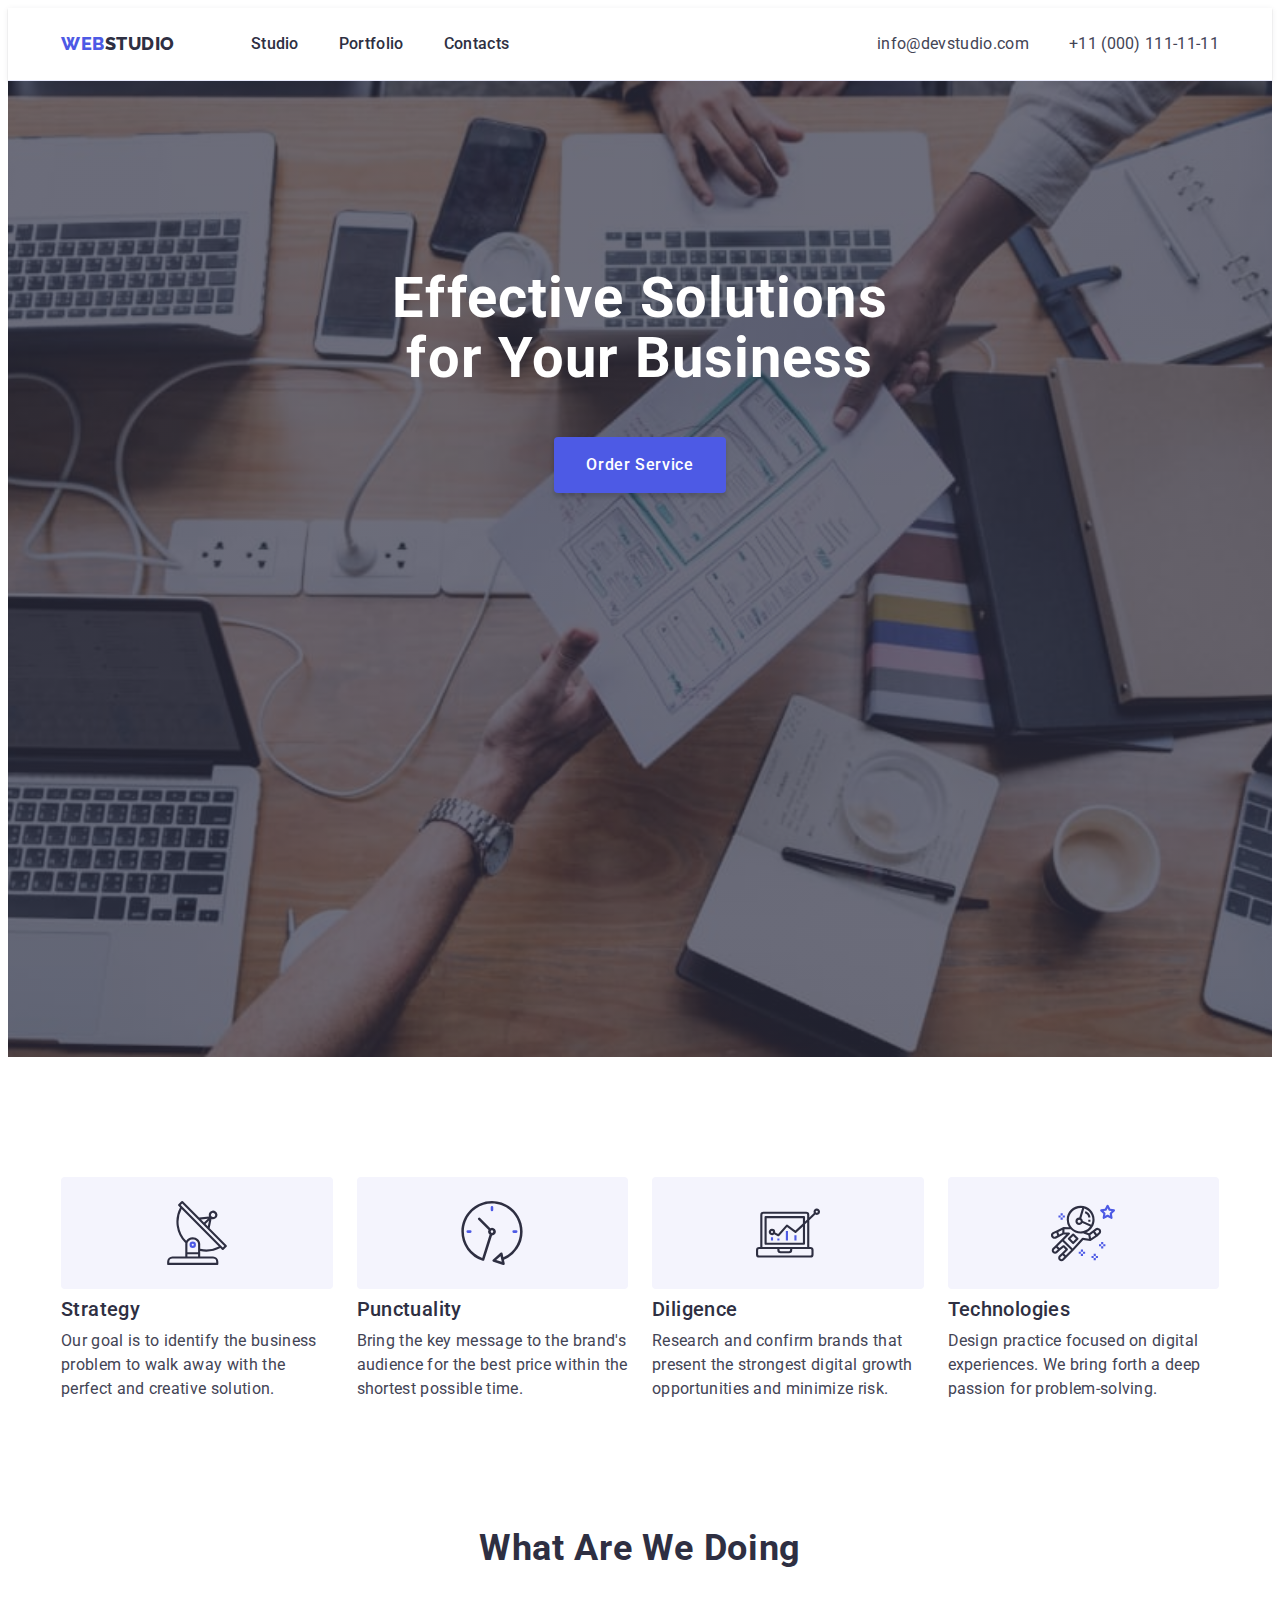
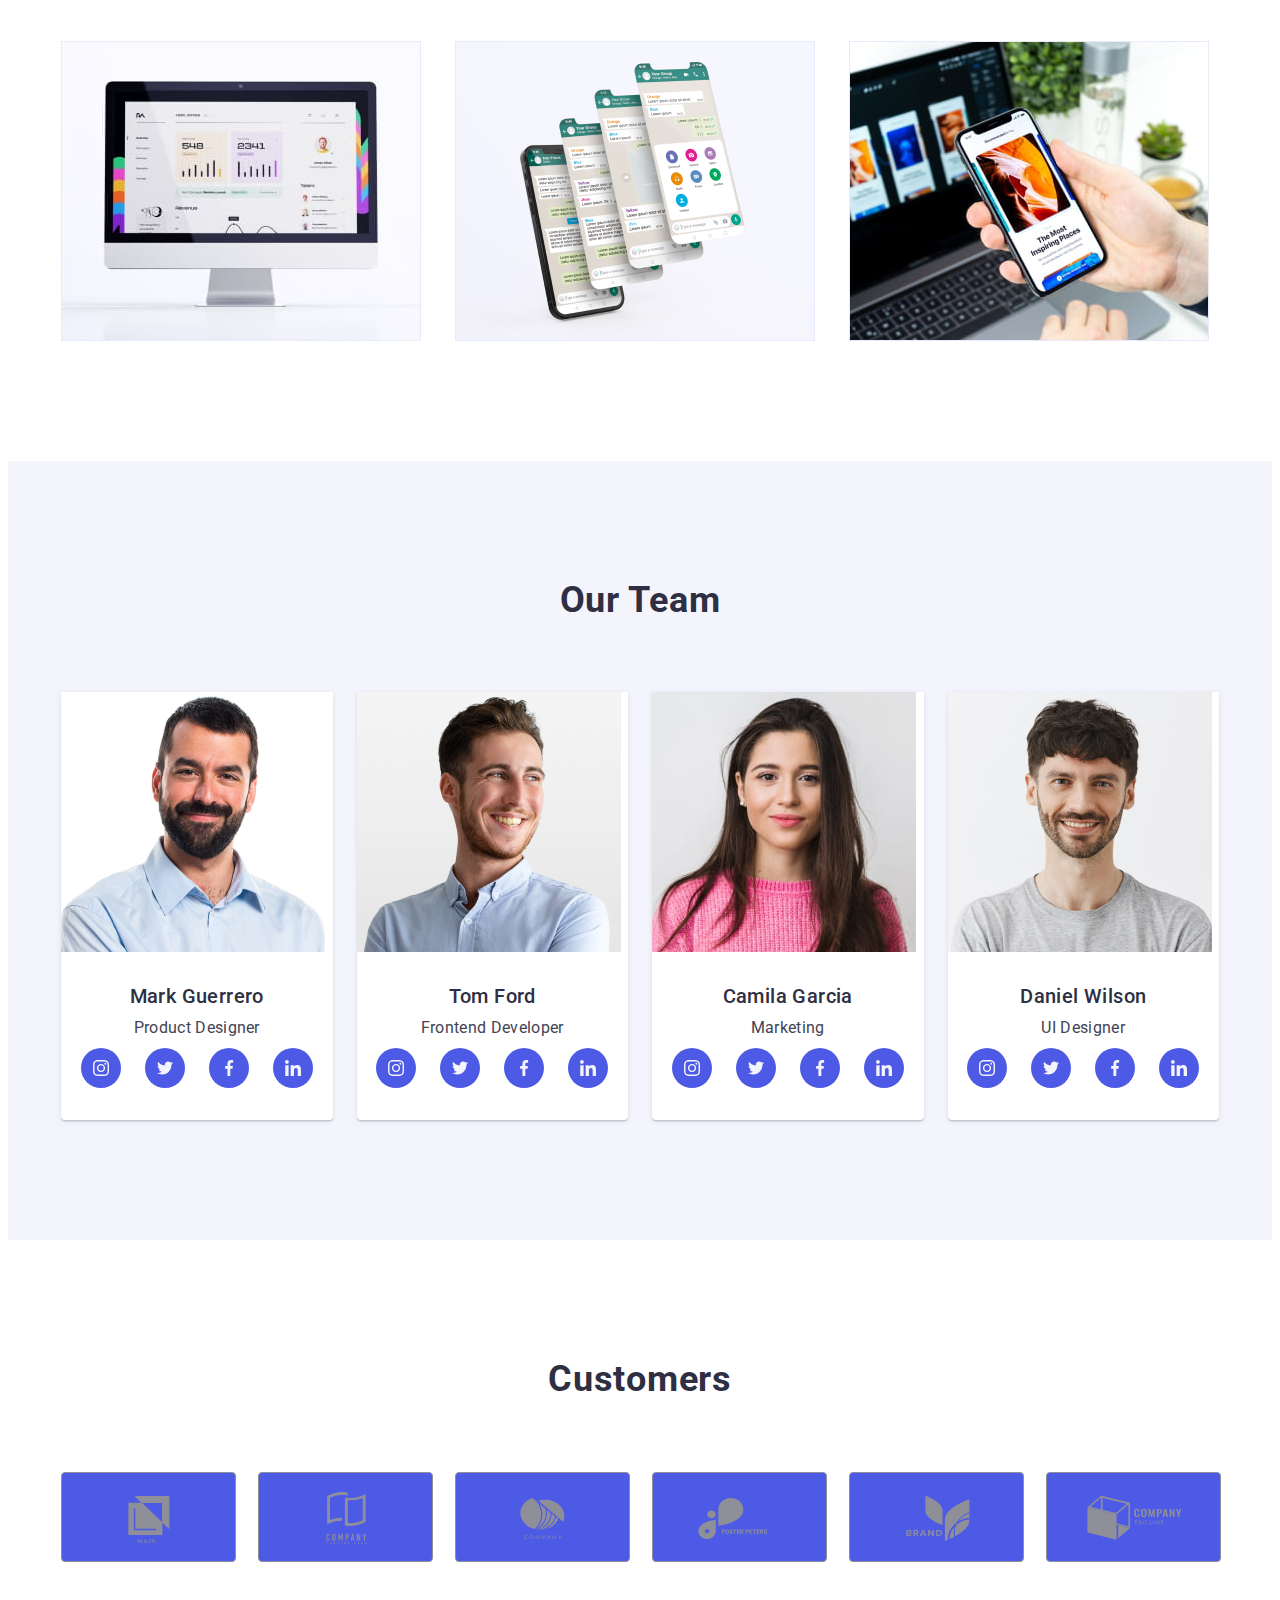
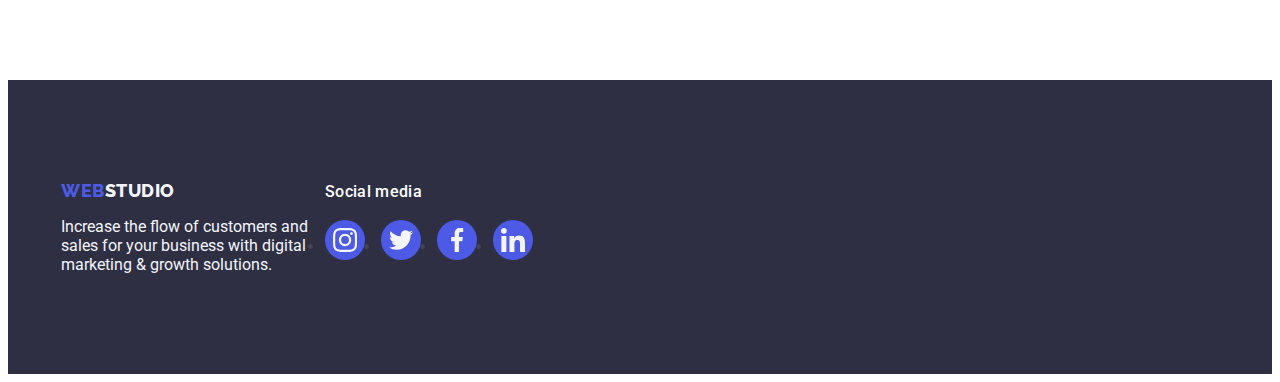
==== index.html @ a5cd8be2 "footer-link" ====
<!DOCTYPE html>
<html lang="en">
  <head>
    <meta charset="utf-8" />
    <title>Home work3</title>
    <link rel="preconnect" href="https://fonts.googleapis.com" />
    <link rel="preconnect" href="https://fonts.gstatic.com" crossorigin />
    <link
      href="https://fonts.googleapis.com/css2?family=Raleway:wght@800&family=Roboto:wght@400;500;700;900&display=swap"
      rel="stylesheet" />
    <link
      rel="stylesheet"
      href="https://cdnjs.cloudflare.com/ajax/libs/modern-normalize/1.1.0/modern-normalize.min.css"
      integrity="sha512-wpPYUAdjBVSE4KJnH1VR1HeZfpl1ub8YT/NKx4PuQ5NmX2tKuGu6U/JRp5y+Y8XG2tV+wKQpNHVUX03MfMFn9Q=="
      crossorigin="anonymous"
      referrerpolicy="no-referrer" />
    <link rel="stylesheet" href="./css/styles.css" />
  </head>

  <body>
    <header class="header-main">
      <div class="container">
        <nav class="nav-container">
          <a class="link logo" href="./index.html">Web<span class="logo-text-top">Studio</span> </a>
          <ul class="list menu-nav">
            <li><a href="./index.html" class="link menu">Studio</a></li>
            <li><a href="./portfolio.html" class="link menu">Portfolio</a></li>
            <li><a href="" class="link menu">Contacts</a></li>
          </ul>
        </nav>
        <address class="contacts">
          <ul class="list address-list">
            <li><a href="mailto:info@devstudio.com" class="link link-address">info@devstudio.com</a></li>
            <li><a href="tel:+110001111111" class="link link-address">+11 (000) 111-11-11</a></li>
          </ul>
        </address>
      </div>
    </header>
    <main>
      <!-- перша -->
      <section class="hero">
        <div class="container">
          <h1 class="solution">Effective Solutions for Your Business</h1>
          <button type="button" class="button">Order Service</button>
        </div>
      </section>
      <!-- друга -->
      <section class="features">
        <div class="container">
          <h2 class="visually-hidden">feature-list</h2>
          <ul class="features-list list">
            <li class="features-item">
              <div class="feature-conteiner">
              <svg class="feature-icons" width="64" height="64"><use href="./images/icons.svg#icon-antenna"></use>
              </svg> 
            </div> 
              <h3 class="header-list-item">Strategy</h3>
              <p class="feature-prg">
                Our goal is to identify the business problem to walk away with the perfect and creative solution.
              </p>
            </li>
            <li class="features-item">
              <div class="feature-conteiner">
                <svg class="feature-icons" width="64" height="64"><use href="./images/icons.svg#icon-clock"></use>
                </svg> 
              </div> 
              <h3 class="header-list-item">Punctuality</h3>
              <p class="feature-prg">
                Bring the key message to the brand's audience for the best price within the shortest possible time.
              </p>
            </li>
            <li class="features-item">
              <div class="feature-conteiner">
                <svg class="feature-icons" width="64" height="64"><use href="./images/icons.svg#icon-diagram"></use>
                </svg> 
              </div> 
              <h3 class="header-list-item">Diligence</h3>
              <p class="feature-prg">
                Research and confirm brands that present the strongest digital growth opportunities and minimize risk.
              </p>
            </li>
            <li class="features-item">
              <div class="feature-conteiner">
                <svg class="feature-icons" width="64" height="64"><use href="./images/icons.svg#icon-astronaut"></use>
                </svg> 
              </div> 
              <h3 class="header-list-item">Technologies</h3>
              <p class="feature-prg">
                Design practice focused on digital experiences. We bring forth a deep passion for problem-solving.
              </p>
            </li>
          </ul>
        </div>
      </section>
      <!-- третя -->
      <section class="projects">
        <div class="container">
          <h2 class="header-projects">What are we doing</h2>
          <ul class="projects-card list">
            <li class="projects-item">
              <a href="" class="link"> <img src="./images/pic1.jpg" alt="Projects-item" /></a>
            </li>
            <li class="projects-item">
              <a href="" class="link"> <img src="./images/pic2.jpg" alt="Projects-item" /></a>
            </li>
            <li class="projects-item">
              <a href="" class="link"> <img src="./images/pic3.jpg" alt="Projects-item" /></a>
            </li>
          </ul>
        </div>
      </section>
      <!-- четверта -->
      <section class="employees">
        <div class="container">
          <h2 class="header-projects">Our Team</h2>
           <ul class="employees-card list">
                <li class="employees-item">
              <img src="./images/pic4.jpg" alt="Product Disigner Mark Guerrero" />
              <div class="employees-text">
                <h3 class="header-list-item">Mark Guerrero</h3>
                <p class="feature-prg">Product Designer</p>
            <ul class="social-icons list">
                <li class="social-item">
                  <a href="" class="social-link">
                      <svg class="social" width="16" height="16"><use href="./images/icons.svg#icon-instagram"></use>
                      </svg></a> </li>
                <li class="social-item">
                  <a href="" class="social-link">
                      <svg class="social" width="16" height="16"><use href="./images/icons.svg#icon-twitter"></use>
                      </svg></a> </li>
                <li class="social-item">
                  <a href="" class="social-link">
                      <svg class="social" width="16" height="16"><use href="./images/icons.svg#icon-facebook"></use>
                      </svg></a></li>
                <li class="social-item">
                    <a href="" class="social-link">
                      <svg class="social" width="16" height="16"><use href="./images/icons.svg#icon-linkedin"></use>
                      </svg></a></li>
              </ul>
              </div>
            </li>
            <li class="employees-item">
              <img src="./images/pic5.jpg" alt="Frontend Developer Tom Ford" />
              <div class="employees-text">
                <h3 class="header-list-item">Tom Ford</h3>
                <p class="feature-prg">Frontend Developer</p>
 <ul class="social-icons list">
                <li class="social-item">
                  <a href="" class="social-link">
                      <svg class="social" width="16" height="16"><use href="./images/icons.svg#icon-instagram"></use>
                      </svg></a> </li>
                <li class="social-item">
                  <a href="" class="social-link">
                      <svg class="social" width="16" height="16"><use href="./images/icons.svg#icon-twitter"></use>
                      </svg></a> </li>
                <li class="social-item">
                  <a href="" class="social-link">
                      <svg class="social" width="16" height="16"><use href="./images/icons.svg#icon-facebook"></use>
                      </svg></a></li>
                <li class="social-item">
                    <a href="" class="social-link">
                      <svg class="social" width="16" height="16"><use href="./images/icons.svg#icon-linkedin"></use>
                      </svg></a></li>
              </ul>
              </div>
            </li>
            <li class="employees-item">
              <img src="./images/pic6.jpg" alt="Marketing Camila Garcia" />
              <div class="employees-text">
                <h3 class="header-list-item">Camila Garcia</h3>
                <p class="feature-prg">Marketing</p>
 <ul class="social-icons list">
                <li class="social-item">
                  <a href="" class="social-link">
                      <svg class="social" width="16" height="16"><use href="./images/icons.svg#icon-instagram"></use>
                      </svg></a> </li>
                <li class="social-item">
                  <a href="" class="social-link">
                      <svg class="social" width="16" height="16"><use href="./images/icons.svg#icon-twitter"></use>
                      </svg></a> </li>
                <li class="social-item">
                  <a href="" class="social-link">
                      <svg class="social" width="16" height="16"><use href="./images/icons.svg#icon-facebook"></use>
                      </svg></a></li>
                <li class="social-item">
                    <a href="" class="social-link">
                      <svg class="social" width="16" height="16"><use href="./images/icons.svg#icon-linkedin"></use>
                      </svg></a></li>
              </ul>
              </div>
            </li>
            <li class="employees-item">
              <img src="./images/pic7.jpg" alt="Ul Designer Daniel Wilson" />
              <div class="employees-text">
                <h3 class="header-list-item">Daniel Wilson</h3>
                <p class="feature-prg">UI Designer</p>
                 <ul class="social-icons list">
                <li class="social-item">
                  <a href="" class="social-link">
                      <svg class="social" width="16" height="16"><use href="./images/icons.svg#icon-instagram"></use>
                      </svg></a> </li>
                <li class="social-item">
                  <a href="" class="social-link">
                      <svg class="social" width="16" height="16"><use href="./images/icons.svg#icon-twitter"></use>
                      </svg></a> </li>
                <li class="social-item">
                  <a href="" class="social-link">
                      <svg class="social" width="16" height="16"><use href="./images/icons.svg#icon-facebook"></use>
                      </svg></a></li>
                <li class="social-item">
                    <a href="" class="social-link">
                      <svg class="social" width="16" height="16"><use href="./images/icons.svg#icon-linkedin"></use>
                      </svg></a></li>
              </ul>
              </div>
            </li>
          </ul>
        </div>
      </section>

      <!-- пята -->
      <section class="customers">
        <div class="container">
          <h2 class="header-projects">Customers</h2>
            <ul class="customers-card list">
              <li class="customers-item">
                <a href="" class="customers-link link">
                  <svg width="104" height="56" class="customers-list-icon">
                    <use href="./images/icons.svg#icon-first"></use>
                  </svg>
                </a>
              </li>
              <li class="customers-item">
              <a href="" class="customers-link link">
                <svg width="104" height="56" class="customers-list-icon">
                  <use href="./images/icons.svg#icon-second"></use>
                </svg>
              </a>
            </li>
            <li class="customers-item">
                <a href="" class="customers-link link">
                <svg width="104" height="56" class="customers-list-icon">
                  <use href="./images/icons.svg#icon-third"></use>
                </svg>
              </a>
            </li>
            <li class="customers-item">
                <a href="" class="customers-link link">
                <svg width="104" height="56" class="customers-list-icon">
                  <use href="./images/icons.svg#icon-fourth"></use>
                </svg>
              </a>
            </li>
            <li class="customers-item">
                <a href="" class="customers-link link">
                <svg width="104" height="56" class="customers-list-icon">
                  <use href="./images/icons.svg#icon-fifth"></use>
                </svg>
              </a>
            </li>
            <li class="customers-item">
                <a href="" class="customers-link link">
                <svg width="104" height="56" class="customers-list-icon">
                  <use href="./images/icons.svg#icon-sixth"></use>
                </svg>
              </a>
            </li>
            </ul>
          </div>
      </section>

    </main>

    <footer class="bottom">
      <div class="container bottom-container">
      <div class="bottom-logo-container">
          
        <a class="logo link" href="./index.html"> Web<span class="logo-text-bottom">Studio</span></a>
        <p class="text-bottom">
          Increase the flow of customers and sales for your business with digital marketing & growth solutions.
        </p>
     
      </div>
      <div class="social list">
        <p class="text-social">Social media</p> 
        <ul class="social-container">
        <li class="social-item">
          <a href="" class="social-link">
              <svg class="social" width="24" height="24"><use href="./images/icons.svg#icon-instagram"></use>
              </svg>
            </a> 
            </li>
        <li class="social-item">
          <a href="" class="social-link">
              <svg class="social" width="24" height="24"><use href="./images/icons.svg#icon-twitter"></use>
              </svg>
            </a> 
          </li>
        <li class="social-item">
          <a href="" class="social-link">
              <svg class="social" width="24" height="24"><use href="./images/icons.svg#icon-facebook"></use>
              </svg>
            </a>
            </li>
        <li class="social-item">
            <a href="" class="social-link">
              <svg class="social" width="24" height="24"><use href="./images/icons.svg#icon-linkedin"></use>
              </svg>
            </a>
            </li>
            </ul> 
          </div> 
        </div>
    </footer>
  </body>
</html>
---- css/styles.css ----
:root {
    --CORNFLOWER: #E7E9FC;
    --WHITE: #ffffff;
    --NAVY_BLUE: #2E2F42;
    --IRIS: #4D5AE5;
    --OCEAN: #404BBF;
    --CLOUD: #F4F4FD;
    --SLATE: #434455;
    --BORDER-CUSTOMER: #8E8F99;
    --GREY: #f4f4fd;
    --GREEN: #31d0aa;
}
body {
    font-family: 'Roboto', sans-serif;
    background-color: var(--WHITE);
    color: var(--SLATE);
}
header {
    border-bottom: 1px solid var(--CORNFLOWER);
    box-shadow: 0px 2px 1px rgba(46, 47, 66, 0.08), 0px 1px 1px rgba(46, 47, 66, 0.16), 0px 1px 6px rgba(46, 47, 66, 0.08);
}
ul, ol, h1, h2, h3, p {
    padding: 0;
    margin: 0;
}
img {
    display: block;
    max-width: 100%;
    height: auto;
}
nav {
    display: flex;
}
.header-main > .container {
    display: flex;
    justify-content: space-between;
}
.container { 
    max-width: 1158px;
    padding: 0 15px; 
    margin: 0 auto; 
}
.hero > .container {
    text-align: center;
}

.nav-container {
    align-items: center;
}
.list {
    list-style-type: none;
}
.menu-nav {
    display: flex;
    gap: 40px;
}
.menu {
    display: flex;
    font-weight: 500;
    font-size: 16px;
    line-height: 1.5;
    letter-spacing: 0.02em;
    color: var(--NAVY_BLUE);
    padding: 24px 0;
}
.contacts {
    font-style: normal;
}
.link {
    text-decoration: none;
}
.address-list {
    display: flex;
    gap: 40px;
}
.link-address {
    display: block;
    font-weight: 400;
    font-size: 16px;
    line-height: 1.5;
    letter-spacing: 0.02em;
    color: var(--SLATE);
    text-decoration: none;
    padding: 24px 0;
}
.logo {
    display: block;
    text-transform: uppercase;    
    color: var(--IRIS);
    font-family: 'Raleway', sans-serif;
    font-weight: 800;
    font-size: 18px;
    line-height: 1.17;
    letter-spacing: 0.03em;
   }
   header .logo {
      margin-right: 76px;
   }
 
.link:hover,
.link:focus {
    color: var(--OCEAN);
}
.logo-text-top {
    color: var(--NAVY_BLUE);
}

.hero {
  
max-width: 1440px;
height: 600px;

background-image: linear-gradient(
    rgba(46, 47, 66, 0.7), rgba(46, 47, 66, 0.7)
    ),
url(../images/img-name.jpg);

background-repeat: no-repeat;
background-position: center;
background-size: cover;

margin-left: auto;
margin-right: auto;
padding: 188px 0px;
    
}
.header-list-item {
    font-weight: 500;
    font-size: 20px;
    line-height: 1.2;
    letter-spacing: 0.02em;
    color: var(--NAVY_BLUE);
    margin-bottom: 8px;
}
.features {
    padding: 120px 0 120px;
}
.visually-hidden {
    position: absolute;
    width: 1px;
    height: 1px;
    margin: -1px;
    border: 0;
    padding: 0;
    white-space: nowrap;
    clip-path: inset(100%);
    clip: rect(0 0 0 0);
    overflow: hidden;
    margin-bottom: 8px;
}

.features-list {
    display: flex;
    flex-wrap: wrap;
    gap: 24px;
}

.features-item {
    font-weight: 500;
    flex-basis: calc((100% - 72px) / 4);    
    font-size: 16px;
    line-height: 1.5;
    letter-spacing: 0.02em;
}
.feature-prg {
    line-height: 1.5;
    font-weight: 400;
    font-size: 16px;
    letter-spacing: 0.02em;
    color: var(--SLATE);
    margin-bottom: 8px;
}
.feature-conteiner {
    display: flex;
    justify-content: center;
    align-items: center;
    height: 112px;
    margin-bottom: 8px;
    background-color: var(--CLOUD);
    border-radius: 4px;
}
.feature-icons {
    object-fit: cover;
}
.social-icons {
    display: flex;
    gap: 24px;
    justify-content: center;
}
.social-item {
    width: 40px;
    height: 40px;
}
.social-container {
    display: flex; 
    gap: 16px; 
}
.social {
   fill: var(--CLOUD);
}
.social-link,
.footer-link {
    display: flex;
justify-content: center;
align-items: center;
height: 100%;
width: 100%;
background-color: var(--IRIS);
border-radius: 50%;
}

.social-link:hover,
.social-link:focus {
    background-color: var(--OCEAN);
}

.footer-link:hover,
.footer-link:focus {
    background-color: var(--GREEN);
}
.projects {
    padding-bottom: 120px; 
}
.projects-item {
    flex-basis: calc((100% - 48px) / 3);
}
.projects-card {
    display: flex;
    flex-wrap: wrap;
    gap: 24px;
}
.header-projects {
   font-size: 36px;
   line-height: 1.1;
   text-align: center;
   letter-spacing: 0.02em;
   text-transform: capitalize;
   color: var(--NAVY_BLUE);
   margin-bottom: 72px;
}
.solution {
    color: var(--WHITE);
    font-weight: 700;
    max-width: 496px;
    font-size: 56px;
    line-height: 1.07;
    letter-spacing: 0.02em;
    margin: 0 auto;
}
.button {
    display: block; 
    font-family: inherit;
    font-size: 16px;
    font-weight: 500;
    line-height: 1.5;
    letter-spacing: 0.04em;
    padding: 16px 32px;
    background-color: var(--IRIS);
    box-shadow: 0px 4px 4px rgba(0, 0, 0, 0.15);
    border-radius: 4px;
    color: var(--WHITE);
    cursor: pointer;
    margin: 48px auto 0;
    min-width: 169px; 
    height: 56px;
    border: none; 
}
.button:hover,
.button:focus {
    background-color: var(--OCEAN);
    }

.employees {
    background-color: var(--CLOUD);
    padding: 120px 0;
}
.employees-card{
    display: flex;
    flex-wrap: wrap;
    gap: 24px;
}
.employees-item {
    flex-basis: calc((100% - 72px) / 4); 
    background-color: var(--WHITE);
    width: 264px;
    box-shadow: 0px 1px 6px rgba(46, 47, 66, 0.08), 0px 1px 1px rgba(46, 47, 66, 0.16), 0px 2px 1px rgba(46, 47, 66, 0.08);
    border-radius: 0px 0px 4px 4px;
 }
 .employees-text {
    padding: 32px 16px;
    text-align: center;
    padding: 32px 0;
 }

    .customers {
      padding-top: 120px;
      padding-bottom: 120px;  
    }
    .customers-list-icon {
        fill: currentColor;
    }
   
    .customer .header-projects {
       line-height: 1.1;  
    }
    .customers-link{
        width: 100%;
        height: 100%; 
        background-color: var(--IRIS);
        border-radius: 50%;
       display: flex; 
       align-items: center; 
       justify-content: center;
    }
    .customers-link:hover,
    .customers-link:focus {
    background-color: var(--OCEAN);
    border-color: var(--OCEAN);
    }

 .customers-card {
    display: flex;
    gap: 24px;
 }
 .customers-icon {
    fill: var(--GREY);
 }
 .customers-item {
    color: var(--BORDER-CUSTOMER);
    justify-content: center;
    gap: 24px;
    border: 1px var(--BORDER-CUSTOMER);
    width: 168px;
    height: 88px;
    justify-content: center;
    align-content: center;
    width: calc((100% - 120px) / 6);
 }

 .customers-link {
    display: flex;
    gap: 24px;
    border: 1px solid var(--BORDER-CUSTOMER);
    border-radius: 4px;
    width: 100%;
    height: 100%;
    justify-content: center;
    align-content: center;
    color: var(--BORDER-CUSTOMER);
 }
 .container .bottom{
   display: flex; 
   align-items: baseline;
   margin-right: 120px;
 }

 .text-social {
    font-weight: 500;
    font-size: 16px;
    line-height: 1.5;
    letter-spacing: 0.02em;
    color: var(--WHITE);
    margin-bottom: 16px;
 }
 .logo-text-bottom{
    color: var(--CLOUD);
}
.text-bottom{
    color: var(--CLOUD);
    width: 264px;
}

.bottom {
    background-color: var(--NAVY_BLUE);
    padding: 100px 0;

}
.bottom-logo-container{
    gap: 120px;
}

.bottom-container {    
display: flex;
align-items: baseline;

}
.bottom .logo {
    display: inline-block;
    margin-bottom: 16px;
    }


footer .social-icons {
    display: flex;
    gap: 16px;
}

 /**
   |============================
   | portfolio 
   |============================
 */

.btn {
    padding: 96px 0 120px;
   }
.filter-btn:hover,
.filter-btn:focus {
    color: var(--WHITE);
    background-color: var(--OCEAN);
    border: 1px solid transparent;
}
.list-btn{
    display: flex;
    justify-content: center;
    margin-bottom: 72px;
    gap: 24px;
}
.filter-btn {
    font-weight: 500;
    font-size: 16px;
    font-family: inherit;
    line-height: 1.5;
    letter-spacing: 0.04em;
    color: var(--IRIS);
    background-color: var(--CLOUD); 
    cursor: pointer;
    border: 1px solid var(--CORNFLOWER);
    border-radius: 4px;
    padding: 12px 24px;
}
.active:active
 {
    color: var(--OCEAN);
    box-shadow: 0px 3px 1px rgba(0, 0, 0, 0.1), 0px 2px 1px rgba(0, 0, 0, 0.08), 0px 2px 2px rgba(0, 0, 0, 0.12);
}
.active:hover,
.active:focus {
    box-shadow: 0px 3px 1px rgba(0, 0, 0, 0.1), 0px 2px 1px rgba(0, 0, 0, 0.08), 0px 2px 2px rgba(0, 0, 0, 0.12);
}
.portfolio-card {
    display: flex;
    flex-wrap: wrap;
    row-gap: 48px;   
    column-gap: 24px
}
.card-text {
    padding: 32px 16px;
    border: 1px solid var(--CORNFLOWER);
    border-top: none;
    }    
        
    .card-text:hover { 
    box-shadow: 0px 1px 6px rgba(46, 47, 66, 0.08), 0px 1px 1px rgba(46, 47, 66, 0.16), 0px 2px 1px rgba(46, 47, 66, 0.08);
}
.portfolio-item {
    flex-basis: calc((100% - 48px) / 3);
    
}
.portfolio-link{
display: block;   

}
.portfolio-link:hover,
.portfolio-link:focus {
   box-shadow: 0px 1px 6px rgba(46, 47, 66, 0.08), 0px 1px 1px rgba(46, 47, 66, 0.16), 0px 2px 1px rgba(46, 47, 66, 0.08);  
}

.portfolio-header {
    font-weight: 500;
    font-size: 20px;
    line-height: 1.2;
    letter-spacing: 0.02em;
    color: var(--NAVY_BLUE);
    margin-bottom: 8px;
}
.portfolio-prg {
    font-weight: 400;
    font-size: 16px;
    line-height: 1.5;
    letter-spacing: 0.02em;
    color: var(--SLATE);
}
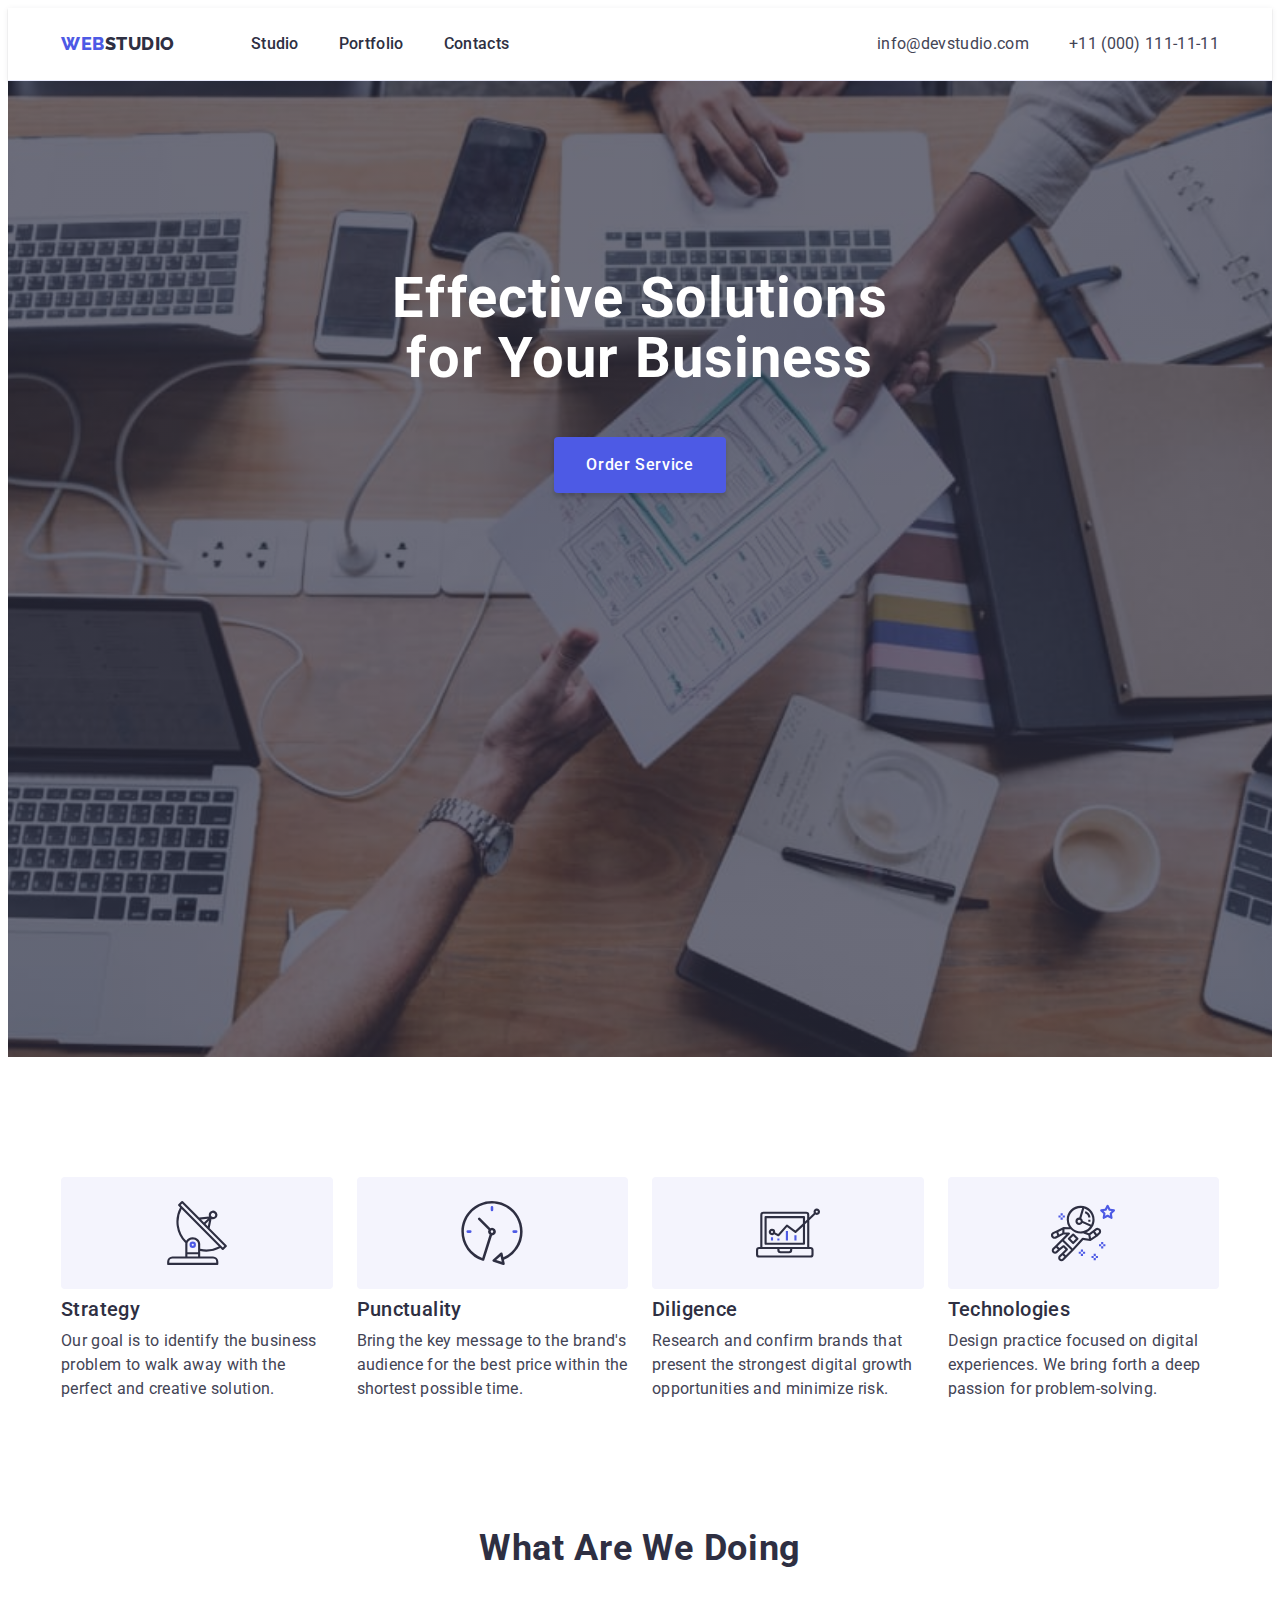
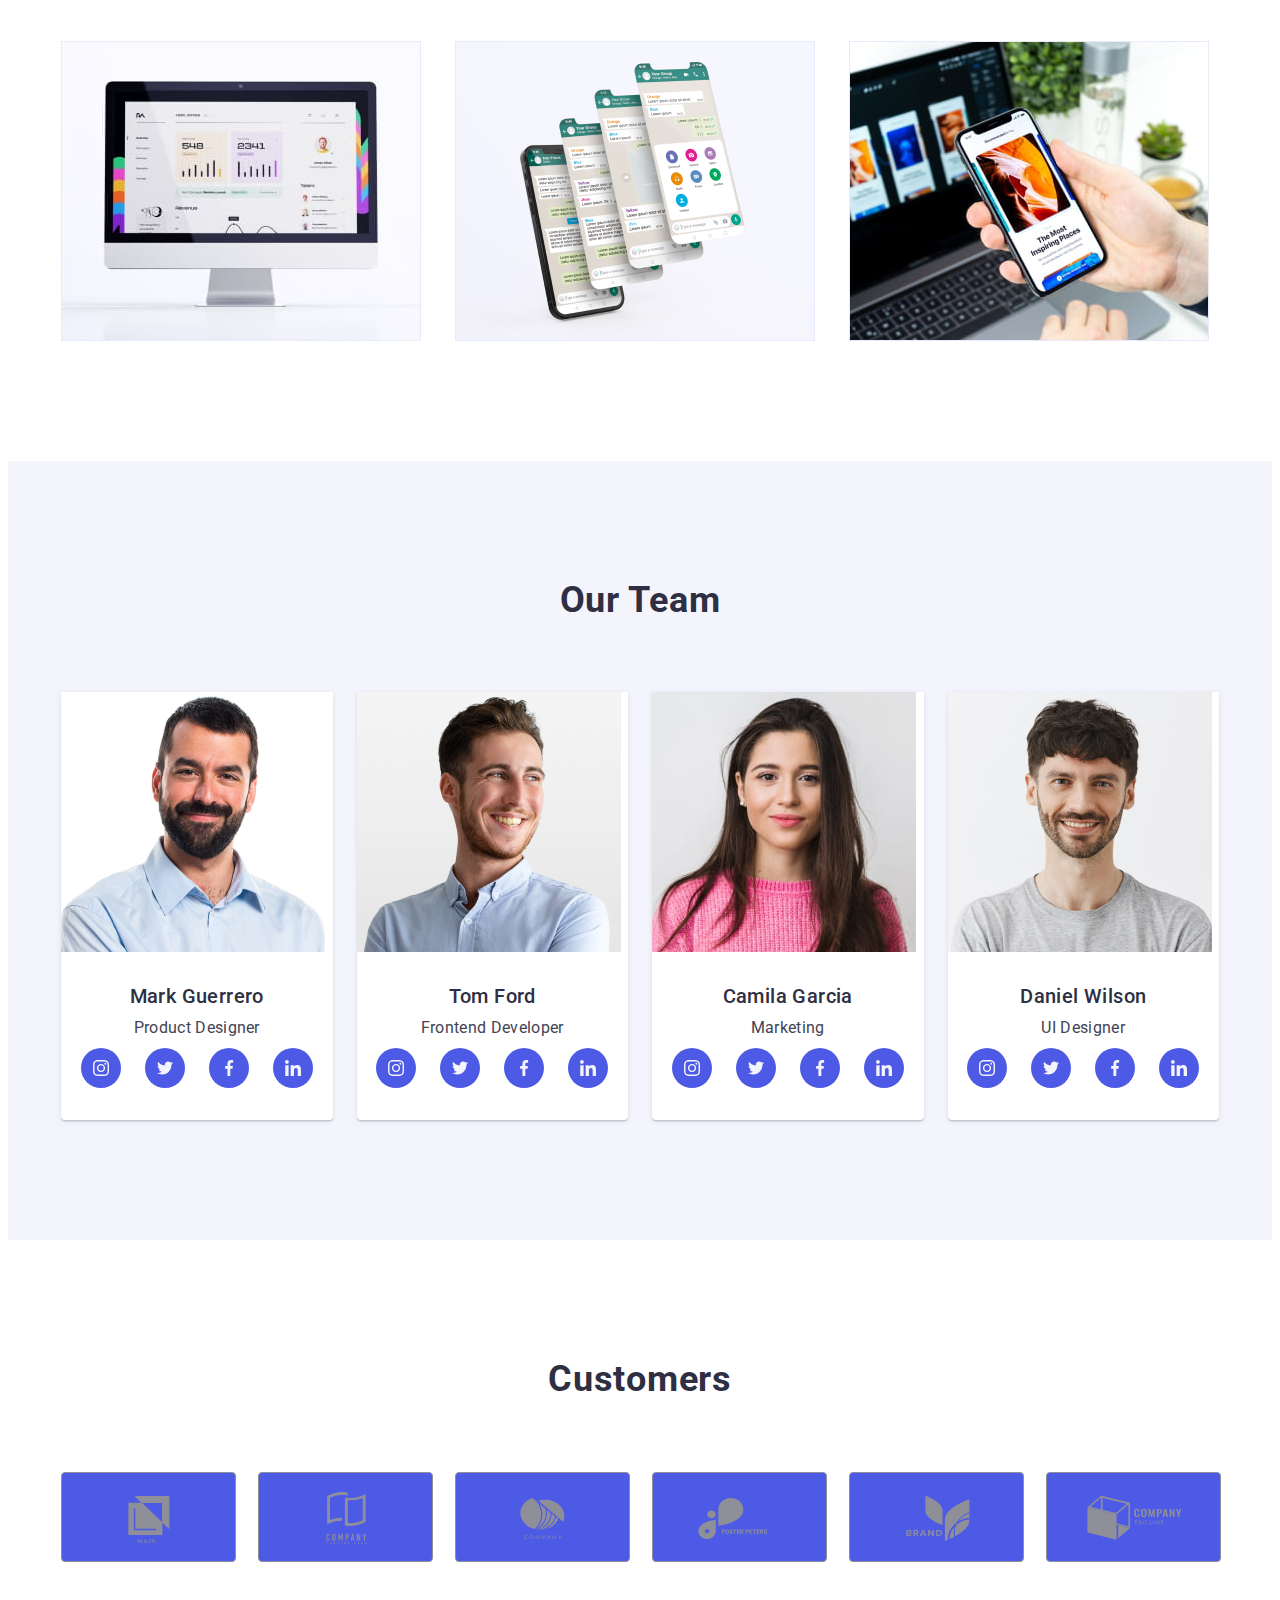
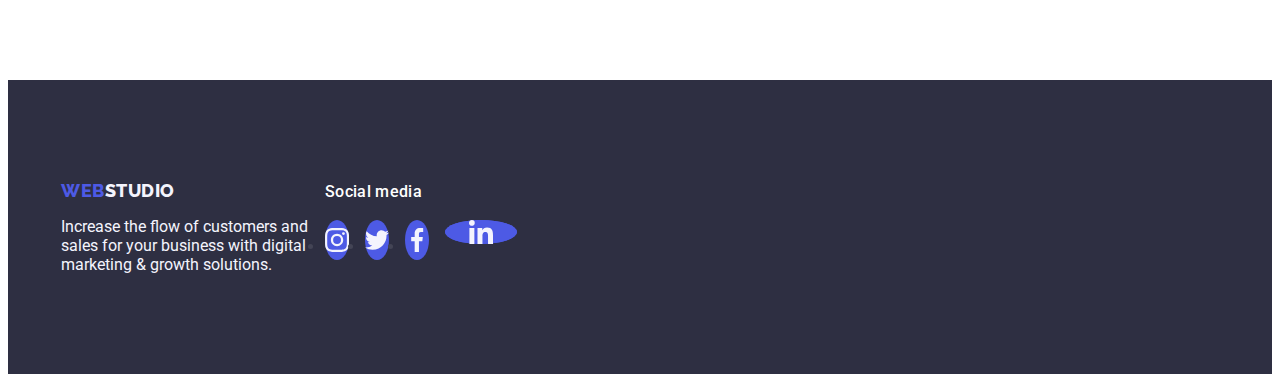
==== commit 610f7f2c: "link2" ====
--- a/index.html
+++ b/index.html
@@ -285,24 +285,24 @@
         <p class="text-social">Social media</p> 
         <ul class="social-container">
         <li class="social-item">
-          <a href="" class="social-link">
+          <a href="" class="footer-link">
               <svg class="social" width="24" height="24"><use href="./images/icons.svg#icon-instagram"></use>
               </svg>
             </a> 
             </li>
         <li class="social-item">
-          <a href="" class="social-link">
+          <a href="" class="footer-link">
               <svg class="social" width="24" height="24"><use href="./images/icons.svg#icon-twitter"></use>
               </svg>
             </a> 
           </li>
         <li class="social-item">
-          <a href="" class="social-link">
+          <a href="" class="footer-link">
               <svg class="social" width="24" height="24"><use href="./images/icons.svg#icon-facebook"></use>
               </svg>
             </a>
             </li>
-        <li class="social-item">
+        <li class="footer-link">
             <a href="" class="social-link">
               <svg class="social" width="24" height="24"><use href="./images/icons.svg#icon-linkedin"></use>
               </svg>
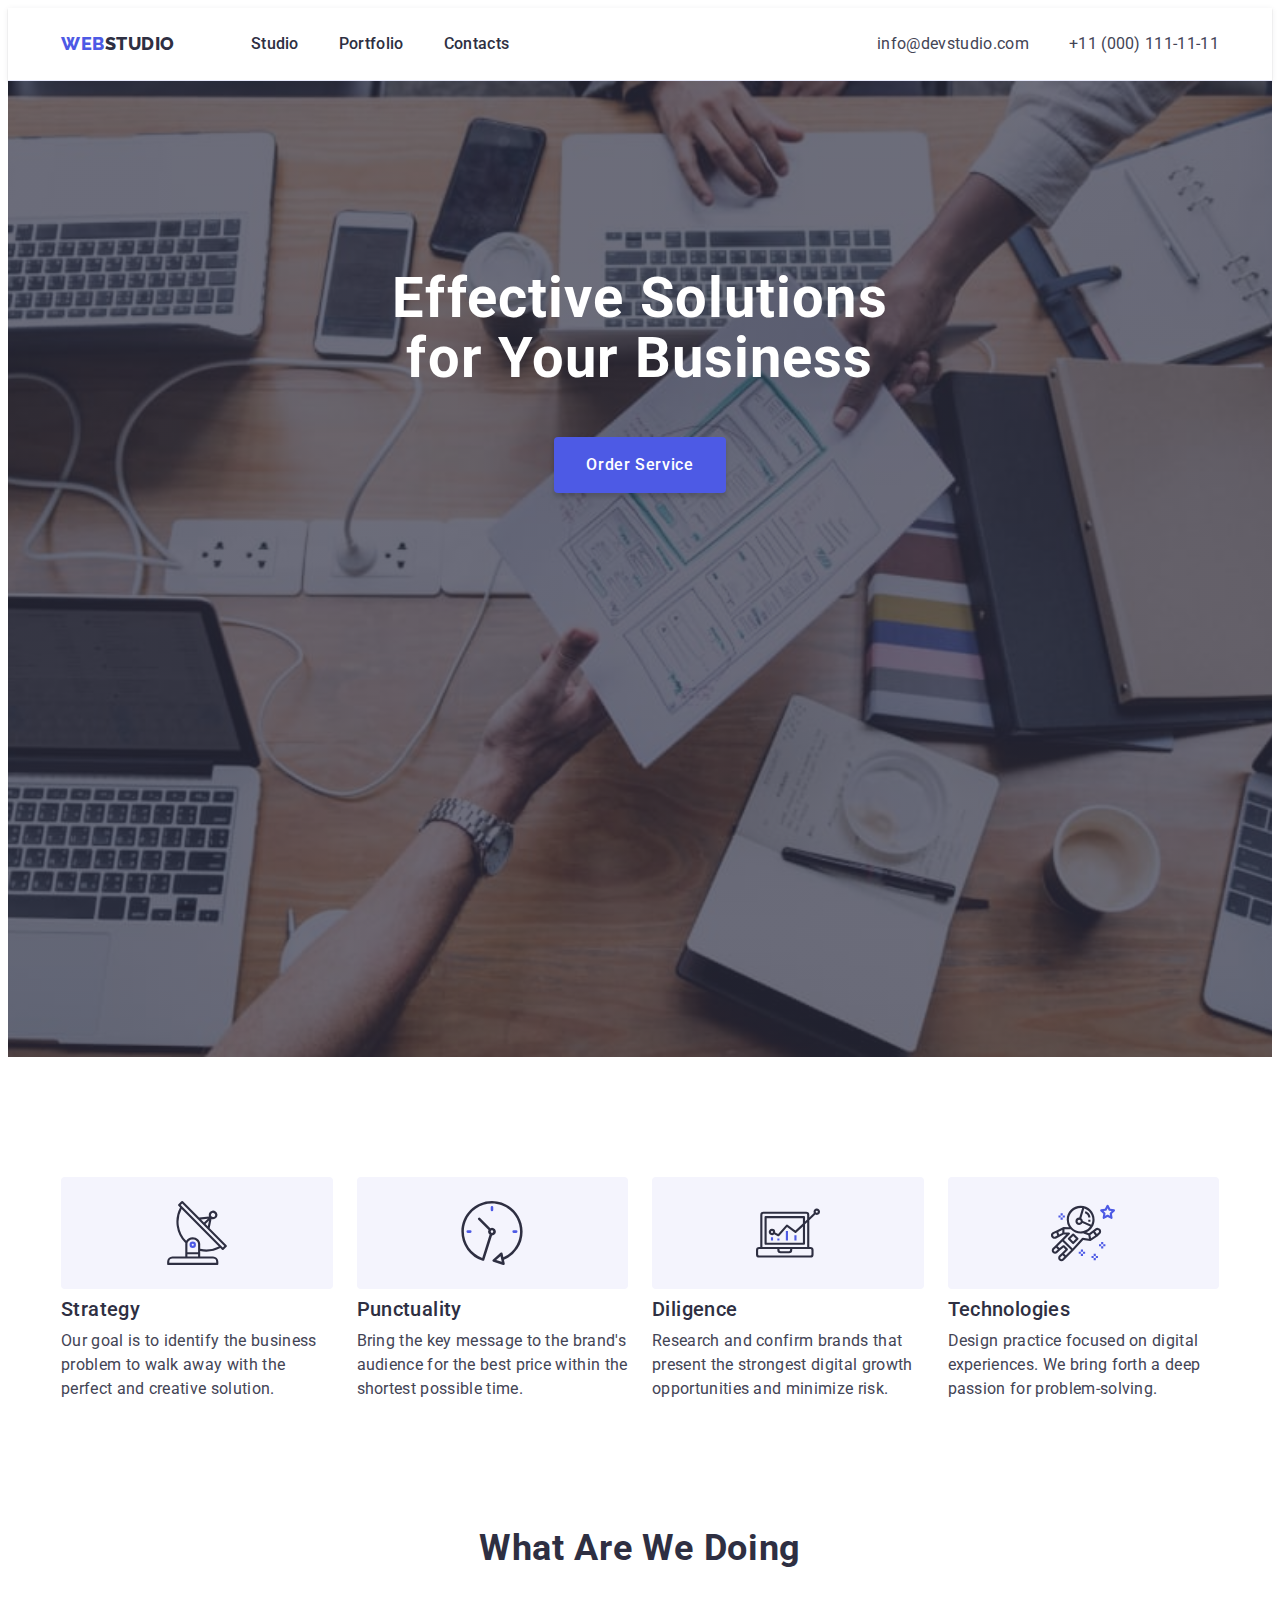
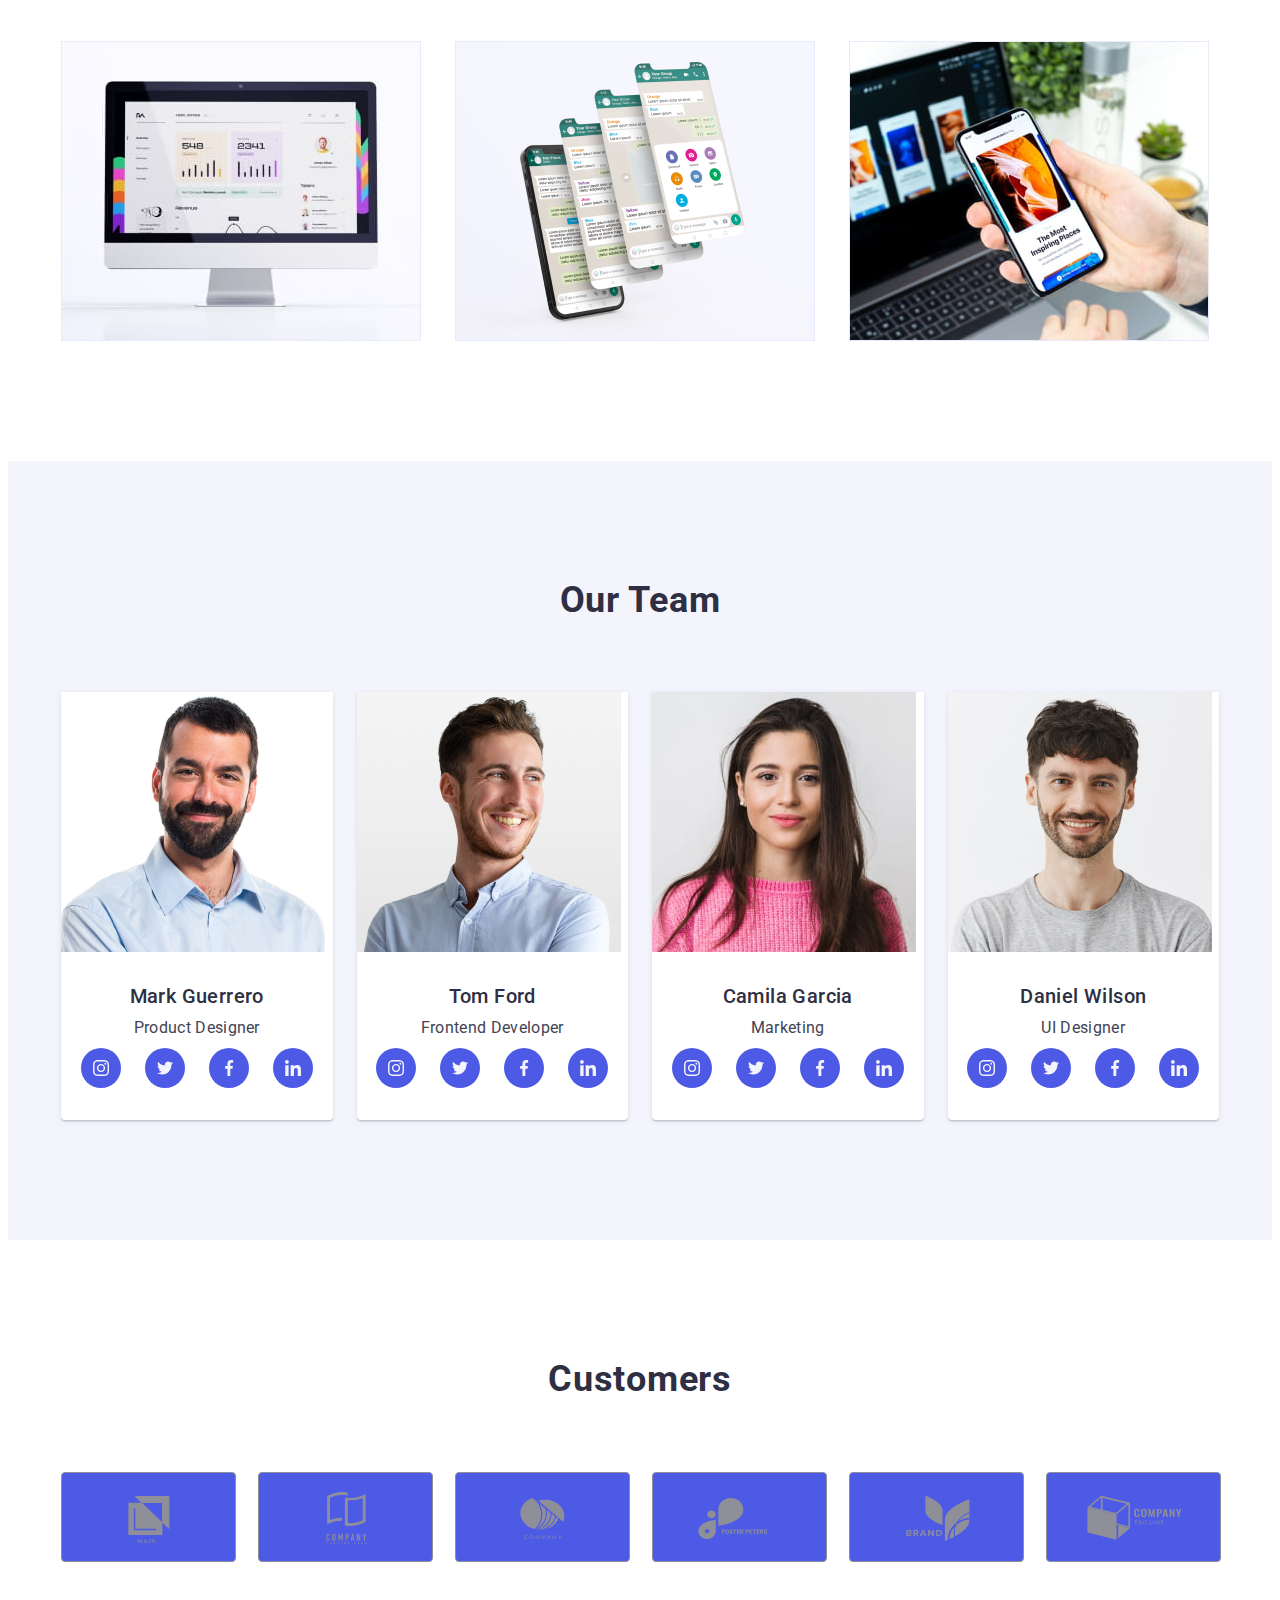
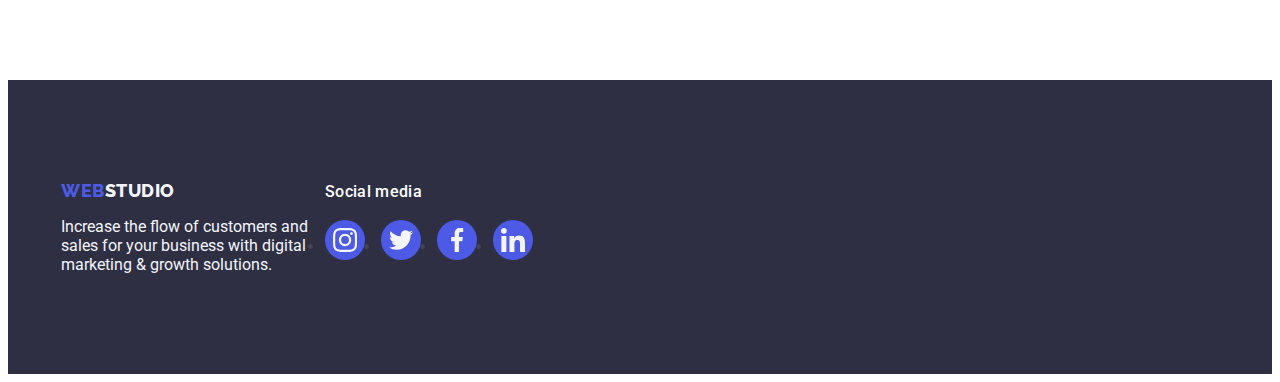
==== commit 530c8fae: "footer-link" ====
--- a/index.html
+++ b/index.html
@@ -302,8 +302,8 @@
               </svg>
             </a>
             </li>
-        <li class="footer-link">
-            <a href="" class="social-link">
+        <li class="social-item">
+            <a href="" class="footer-link">
               <svg class="social" width="24" height="24"><use href="./images/icons.svg#icon-linkedin"></use>
               </svg>
             </a>
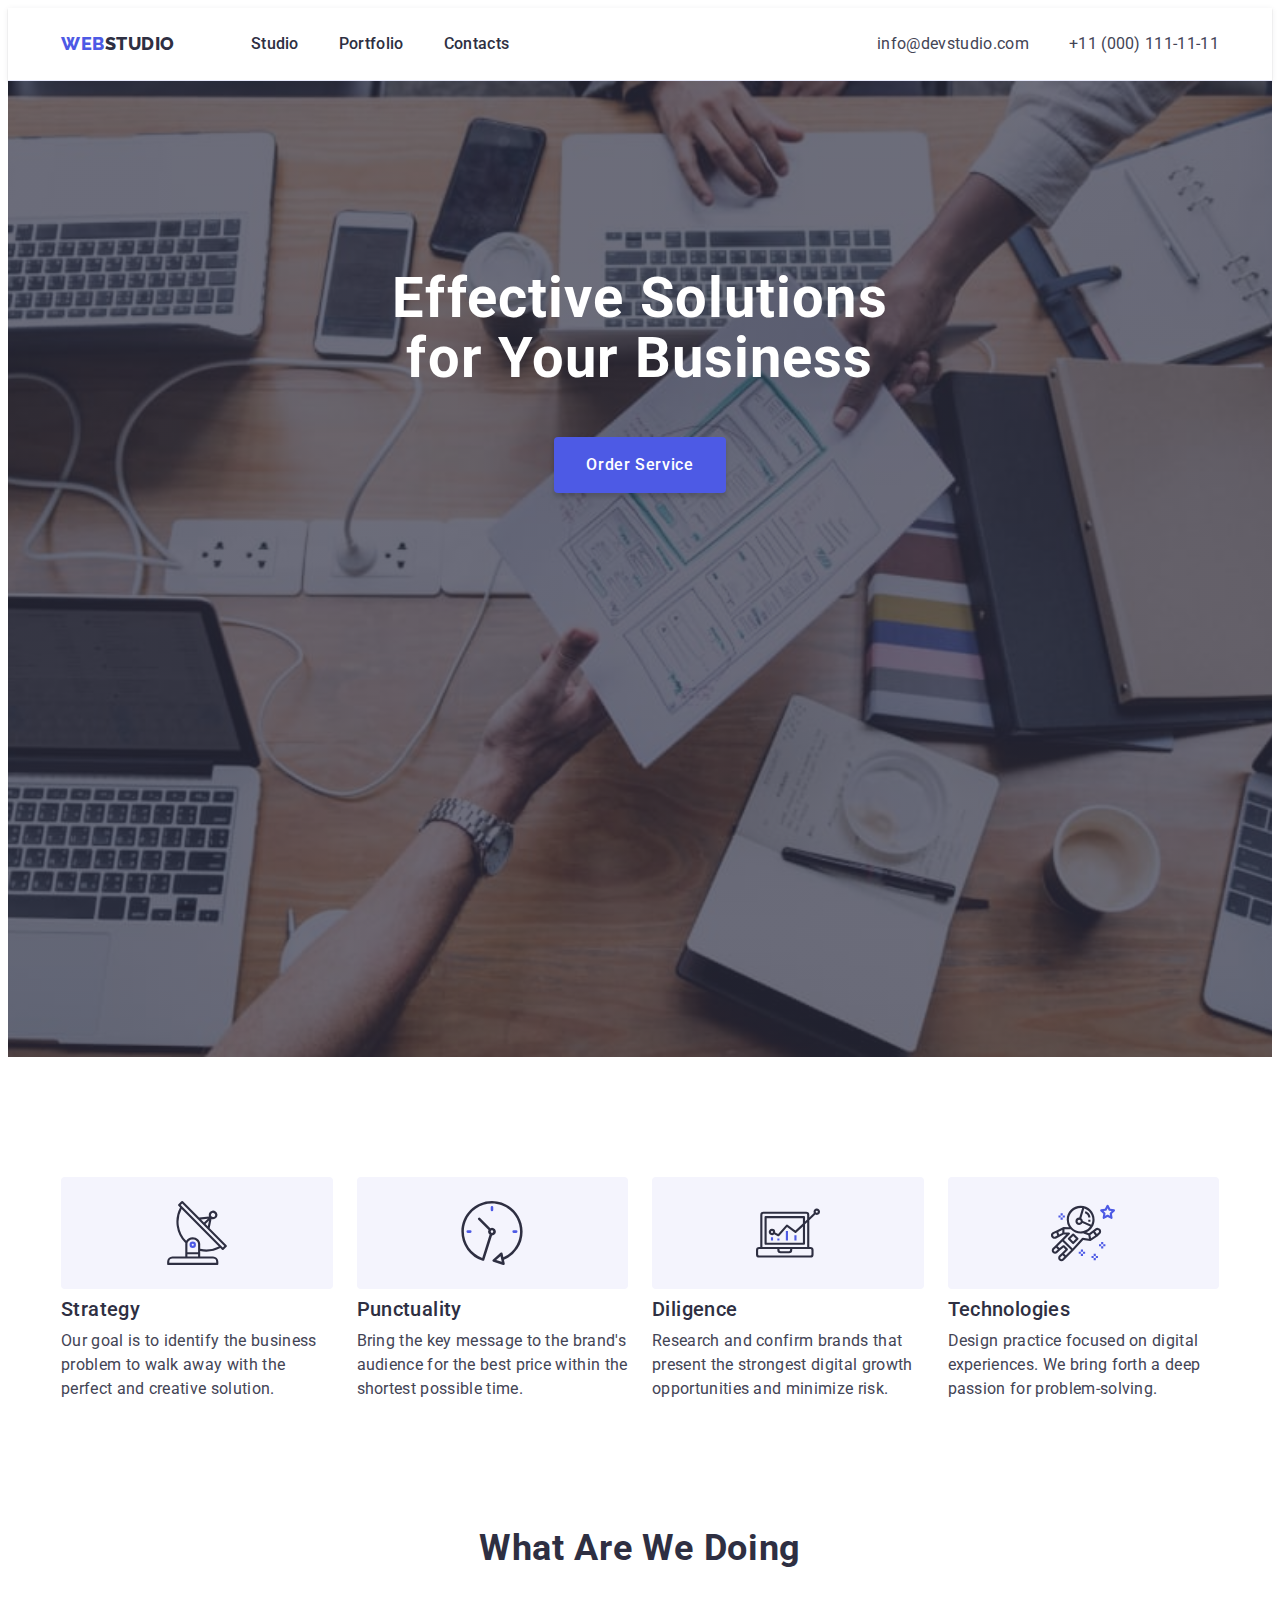
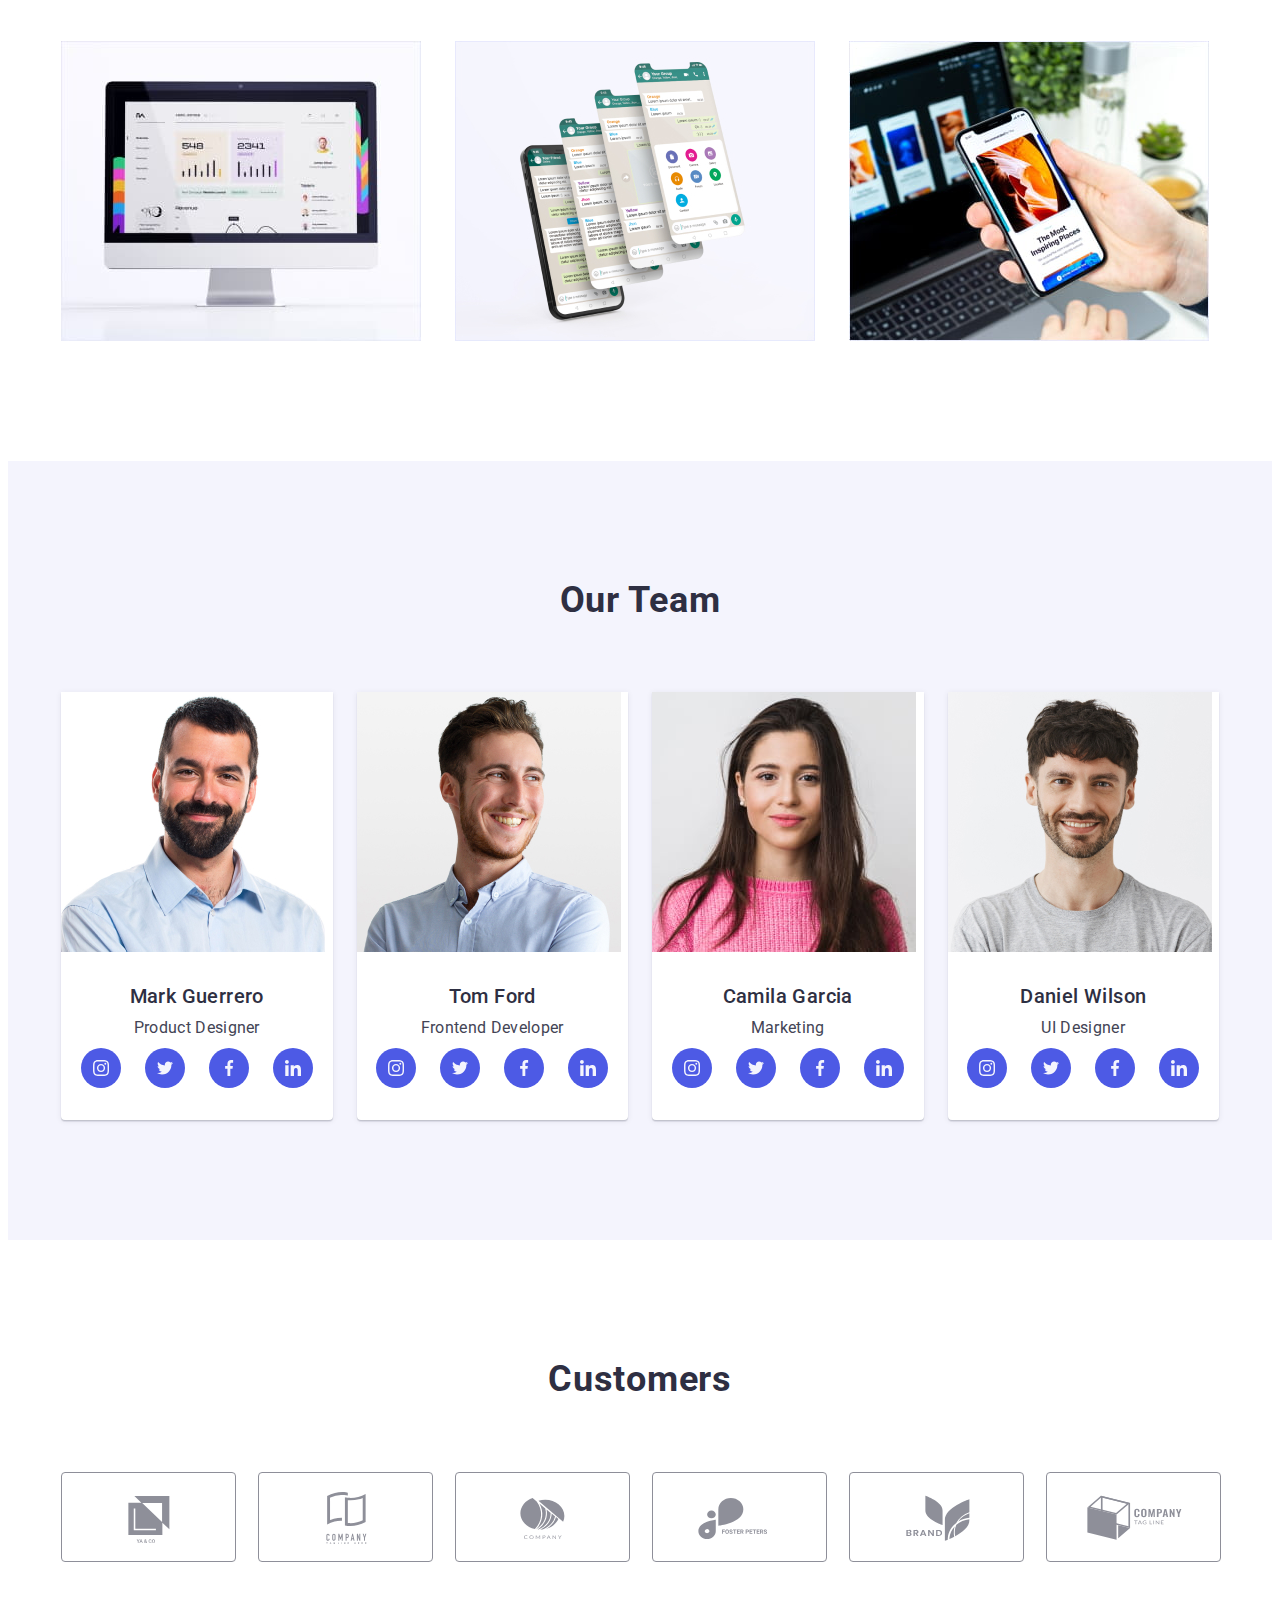
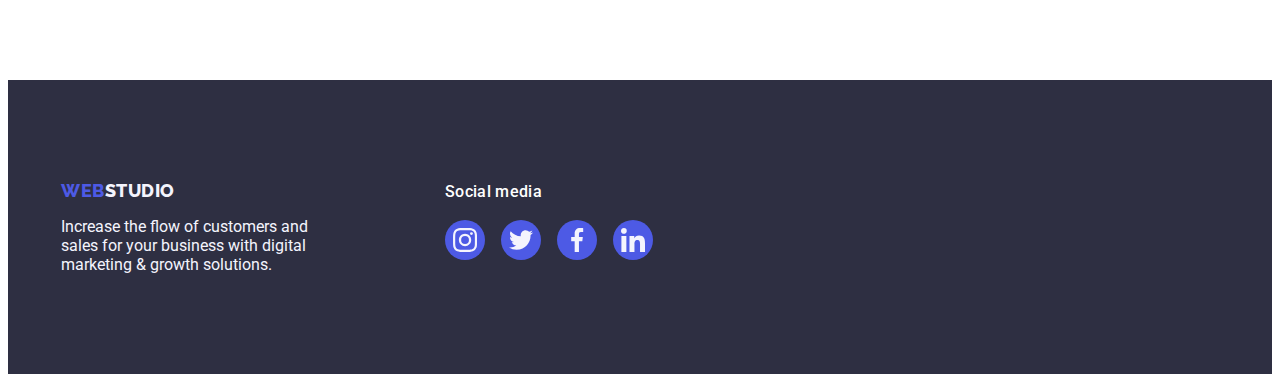
==== commit fa13e635: "після ментора" ====
--- a/index.html
+++ b/index.html
@@ -283,7 +283,7 @@
       </div>
       <div class="social list">
         <p class="text-social">Social media</p> 
-        <ul class="social-container">
+        <ul class="social-container list">
         <li class="social-item">
           <a href="" class="footer-link">
               <svg class="social" width="24" height="24"><use href="./images/icons.svg#icon-instagram"></use>
--- a/css/styles.css
+++ b/css/styles.css
@@ -43,7 +43,6 @@
 .hero > .container {
     text-align: center;
 }
-
 .nav-container {
     align-items: center;
 }
@@ -92,38 +91,32 @@
     font-size: 18px;
     line-height: 1.17;
     letter-spacing: 0.03em;
-   }
-   header .logo {
-      margin-right: 76px;
-   }
+}
+header .logo {
+    margin-right: 76px;
+}
  
 .link:hover,
 .link:focus {
     color: var(--OCEAN);
-}
+    }
 .logo-text-top {
     color: var(--NAVY_BLUE);
-}
-
+    }
 .hero {
-  
-max-width: 1440px;
-height: 600px;
-
-background-image: linear-gradient(
+    max-width: 1440px;
+    height: 600px;
+    background-image: linear-gradient(
     rgba(46, 47, 66, 0.7), rgba(46, 47, 66, 0.7)
-    ),
-url(../images/img-name.jpg);
-
-background-repeat: no-repeat;
-background-position: center;
-background-size: cover;
-
-margin-left: auto;
-margin-right: auto;
-padding: 188px 0px;
-    
-}
+        ),
+    url(../images/img-name.jpg);
+    background-repeat: no-repeat;
+    background-position: center;
+    background-size: cover;
+    margin-left: auto;
+    margin-right: auto;
+    padding: 188px 0px;
+    }
 .header-list-item {
     font-weight: 500;
     font-size: 20px;
@@ -148,13 +141,11 @@
     overflow: hidden;
     margin-bottom: 8px;
 }
-
 .features-list {
     display: flex;
     flex-wrap: wrap;
     gap: 24px;
 }
-
 .features-item {
     font-weight: 500;
     flex-basis: calc((100% - 72px) / 4);    
@@ -201,19 +192,17 @@
 .social-link,
 .footer-link {
     display: flex;
-justify-content: center;
-align-items: center;
-height: 100%;
-width: 100%;
-background-color: var(--IRIS);
-border-radius: 50%;
-}
-
+    justify-content: center;
+    align-items: center;
+    height: 100%;
+    width: 100%;
+    background-color: var(--IRIS);
+    border-radius: 50%;
+}
 .social-link:hover,
 .social-link:focus {
     background-color: var(--OCEAN);
 }
-
 .footer-link:hover,
 .footer-link:focus {
     background-color: var(--GREEN);
@@ -269,7 +258,6 @@
 .button:focus {
     background-color: var(--OCEAN);
     }
-
 .employees {
     background-color: var(--CLOUD);
     padding: 120px 0;
@@ -296,26 +284,14 @@
       padding-top: 120px;
       padding-bottom: 120px;  
     }
-    .customers-list-icon {
-        fill: currentColor;
-    }
    
     .customer .header-projects {
        line-height: 1.1;  
     }
-    .customers-link{
-        width: 100%;
-        height: 100%; 
-        background-color: var(--IRIS);
-        border-radius: 50%;
-       display: flex; 
-       align-items: center; 
-       justify-content: center;
-    }
+
     .customers-link:hover,
     .customers-link:focus {
-    background-color: var(--OCEAN);
-    border-color: var(--OCEAN);
+       border-color: var(--OCEAN);
     }
 
  .customers-card {
@@ -326,28 +302,24 @@
     fill: var(--GREY);
  }
  .customers-item {
+    height: 88px;
+    width: calc((100% - 120px) / 6);
+ }
+ .customers-link {
+    display: flex;
+    flex-wrap: wrap;
+    gap: 24px;
+    border: 1px solid var(--BORDER-CUSTOMER);
     color: var(--BORDER-CUSTOMER);
-    justify-content: center;
-    gap: 24px;
-    border: 1px var(--BORDER-CUSTOMER);
-    width: 168px;
-    height: 88px;
-    justify-content: center;
-    align-content: center;
-    width: calc((100% - 120px) / 6);
- }
-
- .customers-link {
-    display: flex;
-    gap: 24px;
-    border: 1px solid var(--BORDER-CUSTOMER);
     border-radius: 4px;
     width: 100%;
     height: 100%;
     justify-content: center;
     align-content: center;
-    color: var(--BORDER-CUSTOMER);
- }
+ }
+ .customers-list-icon {
+    fill: currentColor;
+}
  .container .bottom{
    display: flex; 
    align-items: baseline;
@@ -369,38 +341,28 @@
     color: var(--CLOUD);
     width: 264px;
 }
-
 .bottom {
     background-color: var(--NAVY_BLUE);
     padding: 100px 0;
-
-}
-.bottom-logo-container{
+}
+.bottom-container {    
+    display: flex;
     gap: 120px;
-}
-
-.bottom-container {    
-display: flex;
-align-items: baseline;
-
+    align-items: baseline;
 }
 .bottom .logo {
     display: inline-block;
     margin-bottom: 16px;
     }
-
-
 footer .social-icons {
     display: flex;
     gap: 16px;
 }
-
  /**
    |============================
    | portfolio 
    |============================
  */
-
 .btn {
     padding: 96px 0 120px;
    }
@@ -448,24 +410,20 @@
     padding: 32px 16px;
     border: 1px solid var(--CORNFLOWER);
     border-top: none;
-    }    
-        
-    .card-text:hover { 
+}    
+.card-text:hover { 
     box-shadow: 0px 1px 6px rgba(46, 47, 66, 0.08), 0px 1px 1px rgba(46, 47, 66, 0.16), 0px 2px 1px rgba(46, 47, 66, 0.08);
 }
 .portfolio-item {
     flex-basis: calc((100% - 48px) / 3);
-    
 }
 .portfolio-link{
 display: block;   
-
 }
 .portfolio-link:hover,
 .portfolio-link:focus {
    box-shadow: 0px 1px 6px rgba(46, 47, 66, 0.08), 0px 1px 1px rgba(46, 47, 66, 0.16), 0px 2px 1px rgba(46, 47, 66, 0.08);  
 }
-
 .portfolio-header {
     font-weight: 500;
     font-size: 20px;
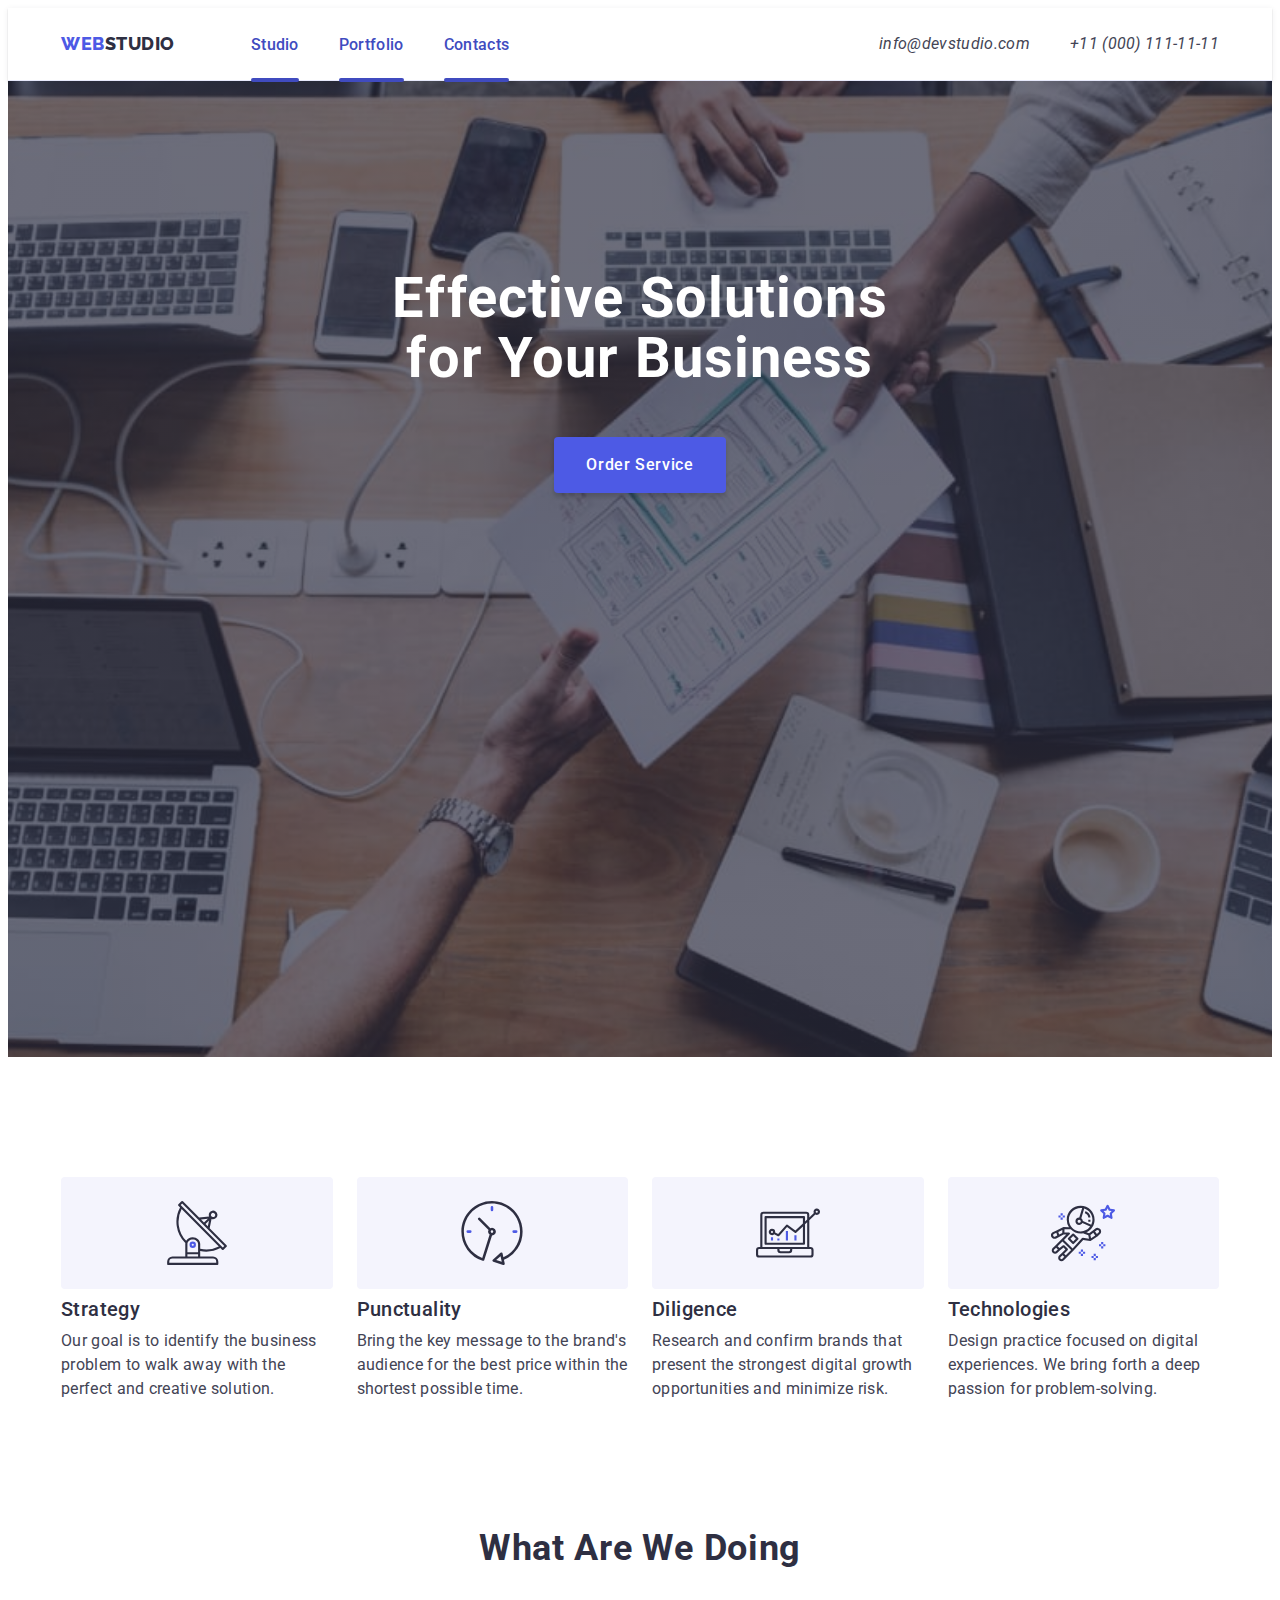
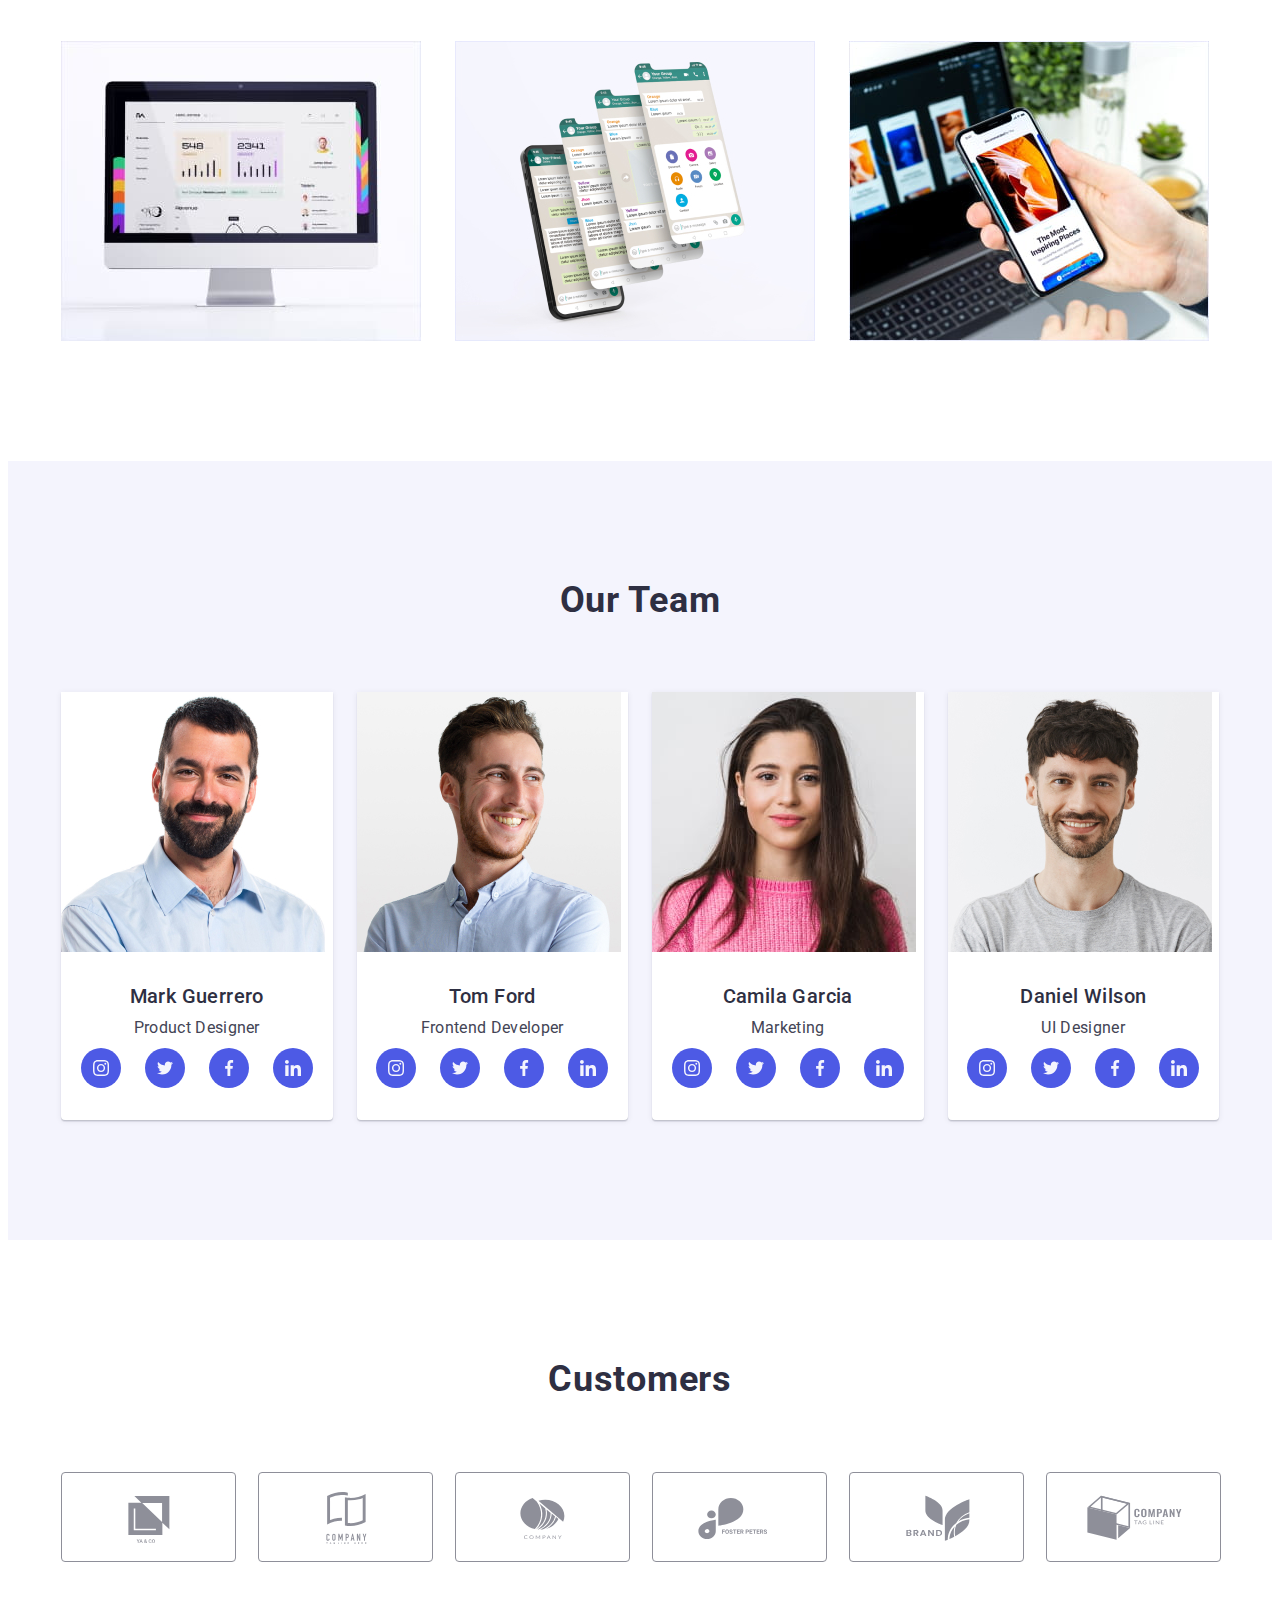
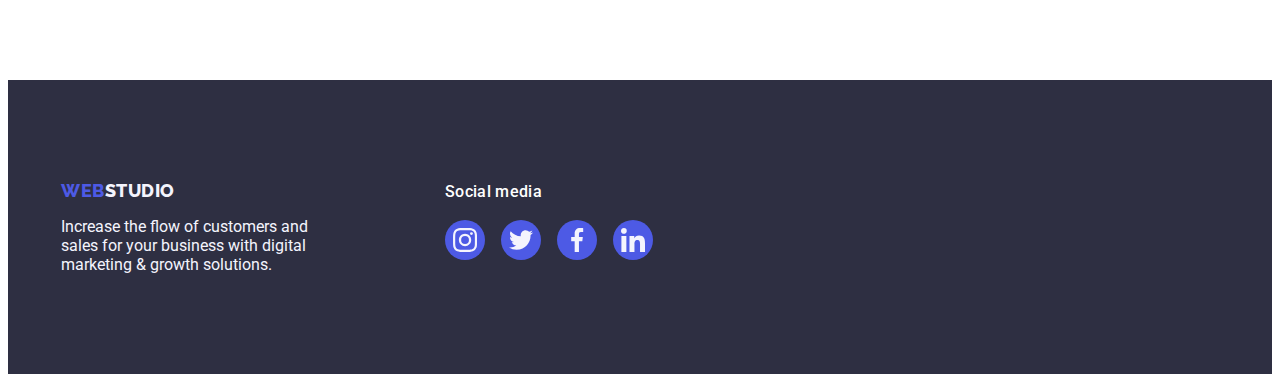
==== commit b681602d: "проверка" ====
--- a/index.html
+++ b/index.html
@@ -23,9 +23,9 @@
         <nav class="nav-container">
           <a class="link logo" href="./index.html">Web<span class="logo-text-top">Studio</span> </a>
           <ul class="list menu-nav">
-            <li><a href="./index.html" class="link menu">Studio</a></li>
-            <li><a href="./portfolio.html" class="link menu">Portfolio</a></li>
-            <li><a href="" class="link menu">Contacts</a></li>
+            <li class="logo-item"><a href="./index.html" class="link menu">Studio</a></li>
+            <li class="logo-item"><a href="./portfolio.html" class="link menu">Portfolio</a></li>
+            <li class="logo-item"><a href="" class="link menu">Contacts</a></li>
           </ul>
         </nav>
         <address class="contacts">
@@ -41,7 +41,15 @@
       <section class="hero">
         <div class="container">
           <h1 class="solution">Effective Solutions for Your Business</h1>
-          <button type="button" class="button">Order Service</button>
+          <button data-modal-open type="button" class="button">Order Service</button>
+          <div class="back-drop is-hidden" data-modal>
+            <div class="modal">
+              <p>
+
+              </p>
+            </div>
+          </div>  
+       
         </div>
       </section>
       <!-- друга -->
@@ -312,5 +320,15 @@
           </div> 
         </div>
     </footer>
+    <div class="backdrop is-hidden">
+    <div class="modal">
+      <button data-modal-close class="modal-close-btn" type="button" width:="8" height="8"><use href="./images/icons.svg#icon-linkedin"></use>
+      </svg>
+      
+      <!--  <button data-modal-open  class="button">Order Service</button> -->
+    </div>
+  </div>
+   
+    <script src="./js/modal.js"></script>
   </body>
 </html>
--- a/css/styles.css
+++ b/css/styles.css
@@ -9,6 +9,8 @@
     --BORDER-CUSTOMER: #8E8F99;
     --GREY: #f4f4fd;
     --GREEN: #31d0aa;
+    --MODAL_BACKROUND: #FCFCFC;
+    --MODAL_OVERLAY: #2E2F42;
 }
 body {
     font-family: 'Roboto', sans-serif;
@@ -50,23 +52,44 @@
     list-style-type: none;
 }
 .menu-nav {
+    position: relative;
     display: flex;
     gap: 40px;
 }
 .menu {
-    display: flex;
-    font-weight: 500;
-    font-size: 16px;
-    line-height: 1.5;
-    letter-spacing: 0.02em;
-    color: var(--NAVY_BLUE);
+    position: relative;
+    font-weight: 500;
+    font-size: 16px;
+    line-height: 1.5;
+    letter-spacing: 0.02em;
+    color: #404bbf;
+    bottom: -1px;
     padding: 24px 0;
-}
-.contacts {
-    font-style: normal;
-}
-.link {
+    transition: color 250ms, cubic-bezier(0.4, 0, 0.2, 1);
+    
+}
+.menu::after {
+  content: "";
+  position: absolute;
+left: 0;
+bottom: -1px;
+  width: 100%;
+  height: 4px;
+  display: block;
+  background-color: var(--OCEAN);
+  border-radius: 2px;
+  /* transition: var(--curent-color); */
+  /* margin-top: 24px; */
+  
+  
+   }
+   .menu.active::after {
+    background: #404BBF;
+   }
+
+ .link {
     text-decoration: none;
+    transition: transform 250ms, cubic-bezier(0.4, 0, 0.2, 1);
 }
 .address-list {
     display: flex;
@@ -81,6 +104,7 @@
     color: var(--SLATE);
     text-decoration: none;
     padding: 24px 0;
+    transition: color 250ms, cubic-bezier(0.4, 0, 0.2, 1);
 }
 .logo {
     display: block;
@@ -95,10 +119,24 @@
 header .logo {
     margin-right: 76px;
 }
- 
+.logo-item {
+    display: flex;
+}
+ /* line::after {
+  content: "";
+  width: 100%;
+  height: 4px;
+  left: 0;
+  bottom: 0;
+  display: block;
+  background-color: var(--button-h-f);
+  border-radius: 2px;
+  transition: var(--curent-color);
+  margin-top: 24px; */
 .link:hover,
 .link:focus {
     color: var(--OCEAN);
+
     }
 .logo-text-top {
     color: var(--NAVY_BLUE);
@@ -198,14 +236,18 @@
     width: 100%;
     background-color: var(--IRIS);
     border-radius: 50%;
+    transition: background-color 250ms cubic-bezier(0.4, 0, 0.2, 1);
+    /* transition: transform 250ms, cubic-bezier(0.4, 0, 0.2, 1); */
 }
 .social-link:hover,
 .social-link:focus {
     background-color: var(--OCEAN);
+ 
 }
 .footer-link:hover,
 .footer-link:focus {
     background-color: var(--GREEN);
+
 }
 .projects {
     padding-bottom: 120px; 
@@ -253,11 +295,13 @@
     min-width: 169px; 
     height: 56px;
     border: none; 
+    transition: color 250ms, cubic-bezier(0.4, 0, 0.2, 1);
+
 }
 .button:hover,
 .button:focus {
     background-color: var(--OCEAN);
-    }
+        }
 .employees {
     background-color: var(--CLOUD);
     padding: 120px 0;
@@ -292,7 +336,7 @@
     .customers-link:hover,
     .customers-link:focus {
        border-color: var(--OCEAN);
-    }
+       }
 
  .customers-card {
     display: flex;
@@ -307,7 +351,6 @@
  }
  .customers-link {
     display: flex;
-    flex-wrap: wrap;
     gap: 24px;
     border: 1px solid var(--BORDER-CUSTOMER);
     color: var(--BORDER-CUSTOMER);
@@ -315,7 +358,9 @@
     width: 100%;
     height: 100%;
     justify-content: center;
-    align-content: center;
+    align-items: center;
+    transition: color 250ms, cubic-bezier(0.4, 0, 0.2, 1);
+    transition: transform 250ms, cubic-bezier(0.4, 0, 0.2, 1);
  }
  .customers-list-icon {
     fill: currentColor;
@@ -345,14 +390,17 @@
     background-color: var(--NAVY_BLUE);
     padding: 100px 0;
 }
+.bottom-logo-container{
+    margin-right: 120px;
+}
 .bottom-container {    
     display: flex;
-    gap: 120px;
     align-items: baseline;
 }
 .bottom .logo {
     display: inline-block;
     margin-bottom: 16px;
+    transition: color 250ms, cubic-bezier(0.4, 0, 0.2, 1);
     }
 footer .social-icons {
     display: flex;
@@ -371,13 +419,18 @@
     color: var(--WHITE);
     background-color: var(--OCEAN);
     border: 1px solid transparent;
-}
+  
+} 
+    .btn-item{
+
+    }
 .list-btn{
     display: flex;
     justify-content: center;
     margin-bottom: 72px;
     gap: 24px;
 }
+.btn-item
 .filter-btn {
     font-weight: 500;
     font-size: 16px;
@@ -390,39 +443,72 @@
     border: 1px solid var(--CORNFLOWER);
     border-radius: 4px;
     padding: 12px 24px;
-}
-.active:active
- {
+    transition: color 250ms, cubic-bezier(0.4, 0, 0.2, 1);
+    transition: background-color 250ms, cubic-bezier(0.4, 0, 0.2, 1);
+    transition: border-color 250ms, cubic-bezier(0.4, 0, 0.2, 1);
+    transition: box-shadow 250ms, cubic-bezier(0.4, 0, 0.2, 1);
+    transition: transform 250ms, cubic-bezier(0.4, 0, 0.2, 1);
+}
+.overlay {
+    padding: 40px 32px;
+   color: #F4F4FD;
+   background-color: var(--IRIS);
+   height: 100%;
+   transition: transform 250ms, cubic-bezier(0.4, 0, 0.2, 1);
+  font-size: 16px;
+line-height: 1.5;
+letter-spacing: 0.02em;
+position: absolute;
+top:0;
+left: 0;
+width: 100%;
+}
+.active {
+    transition: transform 250ms, cubic-bezier(0.4, 0, 0.2, 1);
+}
+.active:active {
     color: var(--OCEAN);
     box-shadow: 0px 3px 1px rgba(0, 0, 0, 0.1), 0px 2px 1px rgba(0, 0, 0, 0.08), 0px 2px 2px rgba(0, 0, 0, 0.12);
 }
 .active:hover,
 .active:focus {
     box-shadow: 0px 3px 1px rgba(0, 0, 0, 0.1), 0px 2px 1px rgba(0, 0, 0, 0.08), 0px 2px 2px rgba(0, 0, 0, 0.12);
-}
+    }
 .portfolio-card {
     display: flex;
     flex-wrap: wrap;
     row-gap: 48px;   
     column-gap: 24px
+}
+.card-overlay{
+    position: relative;
+    overflow: hidden;
 }
 .card-text {
     padding: 32px 16px;
     border: 1px solid var(--CORNFLOWER);
     border-top: none;
+    transition: transform 250ms, cubic-bezier(0.4, 0, 0.2, 1);
 }    
 .card-text:hover { 
     box-shadow: 0px 1px 6px rgba(46, 47, 66, 0.08), 0px 1px 1px rgba(46, 47, 66, 0.16), 0px 2px 1px rgba(46, 47, 66, 0.08);
+
 }
 .portfolio-item {
     flex-basis: calc((100% - 48px) / 3);
+    
 }
 .portfolio-link{
-display: block;   
+display: block; 
+position: relative;  
+transition: transform 250ms, cubic-bezier(0.4, 0, 0.2, 1);
+transition: box-shadow 250ms, cubic-bezier(0.4, 0, 0.2, 1);
 }
 .portfolio-link:hover,
 .portfolio-link:focus {
    box-shadow: 0px 1px 6px rgba(46, 47, 66, 0.08), 0px 1px 1px rgba(46, 47, 66, 0.16), 0px 2px 1px rgba(46, 47, 66, 0.08);  
+transform: translateY(0%);
+  
 }
 .portfolio-header {
     font-weight: 500;
@@ -439,3 +525,61 @@
     letter-spacing: 0.02em;
     color: var(--SLATE);
 }
+.backdrop {
+position: fixed;
+top: 0;
+left: 0;
+width: 100%;
+height: 100%;
+background-color: rgba(46, 47, 66, 0.4);
+transition: opacity 250ms, cubic-bezier(0.4, 0, 0.2, 1);
+transition: visibility 250ms, cubic-bezier(0.4, 0, 0.2, 1); 
+}
+.is-hidden {
+ pointer-events: none;  
+ visibility: hidden; 
+ opacity: 0;
+}
+.modal {
+position: absolute;
+top: 50%;
+left: 50%;
+transform: translate(-50%, -50%) scale(1);
+width: 408px;
+min-height: 576px; 
+background: #fcfcfc;
+box-shadow: 0px 1px 1px rgba(0, 0, 0, 0.14), 0px 1px 3px rgba(0, 0, 0, 0.12), 0px 2px 1px rgba(0, 0, 0, 0.2);
+border-radius: 4px; 
+transition: transform 250ms, cubic-bezier(0.4, 0, 0.2, 1);
+}
+.modal:hover {
+color: var(--WHITE)
+}
+
+.modal-close-btn {
+    position: absolute; 
+    top: 24px; 
+    right: 24px;
+    width: 24px; 
+    height: 24px; 
+    border-radius: 50%; 
+display: flex; 
+align-items: center; 
+justify-content: center; 
+background-color: #e7e9fc; 
+border: 1px solid rgba(0, 0, 0, 0.1); 
+padding: 0; 
+cursor: pointer; 
+transition: background-color 250ms, cubic-bezier(0.4, 0, 0.2, 1);
+transition: border-color 250ms cubic-bezier(0.4, 0, 0.2, 1); 
+}
+.modal-close-btn:hover,
+.modal-close-btn:focus {
+background-color: #404bbf;
+border: none;
+}
+.modal-close-icon {
+  transition: fill 250ms, cubic-bezier(0.4, 0, 0.2, 1); 
+}
+
+/* color var(--active-page-color-) */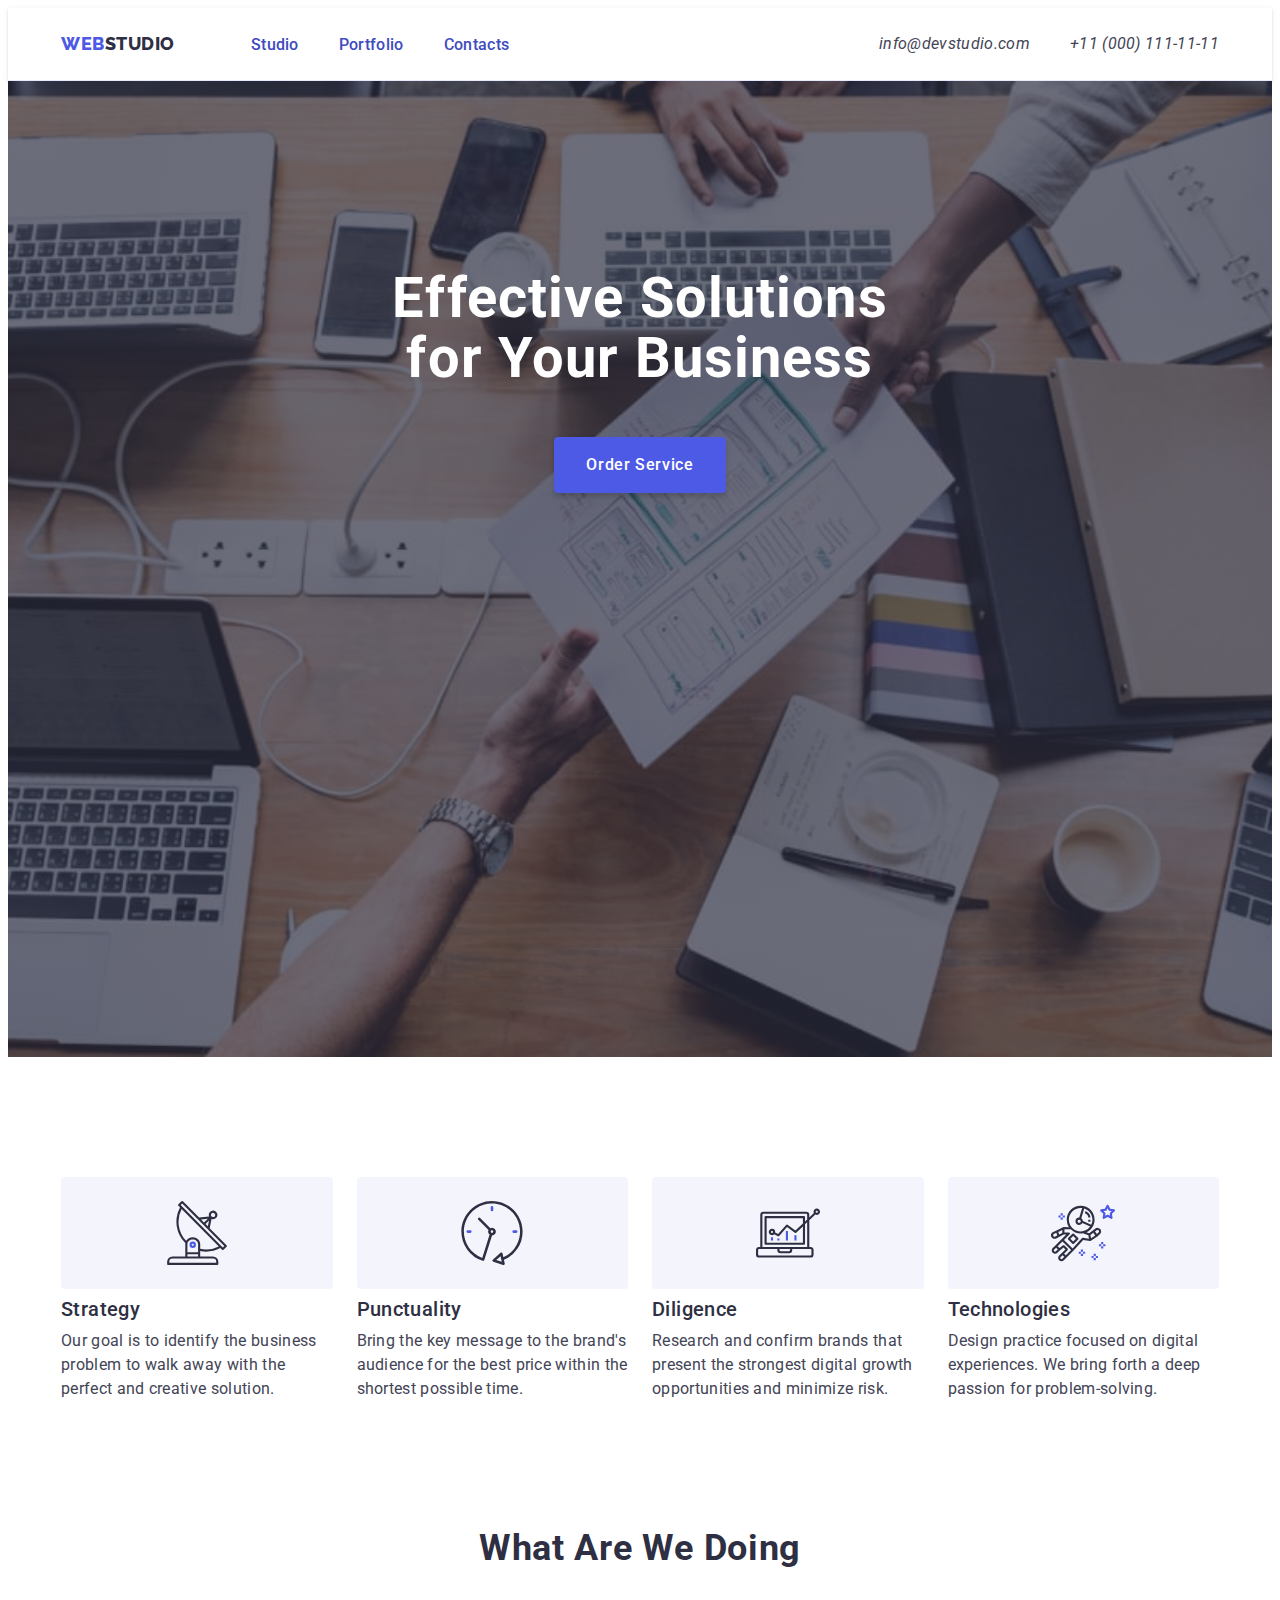
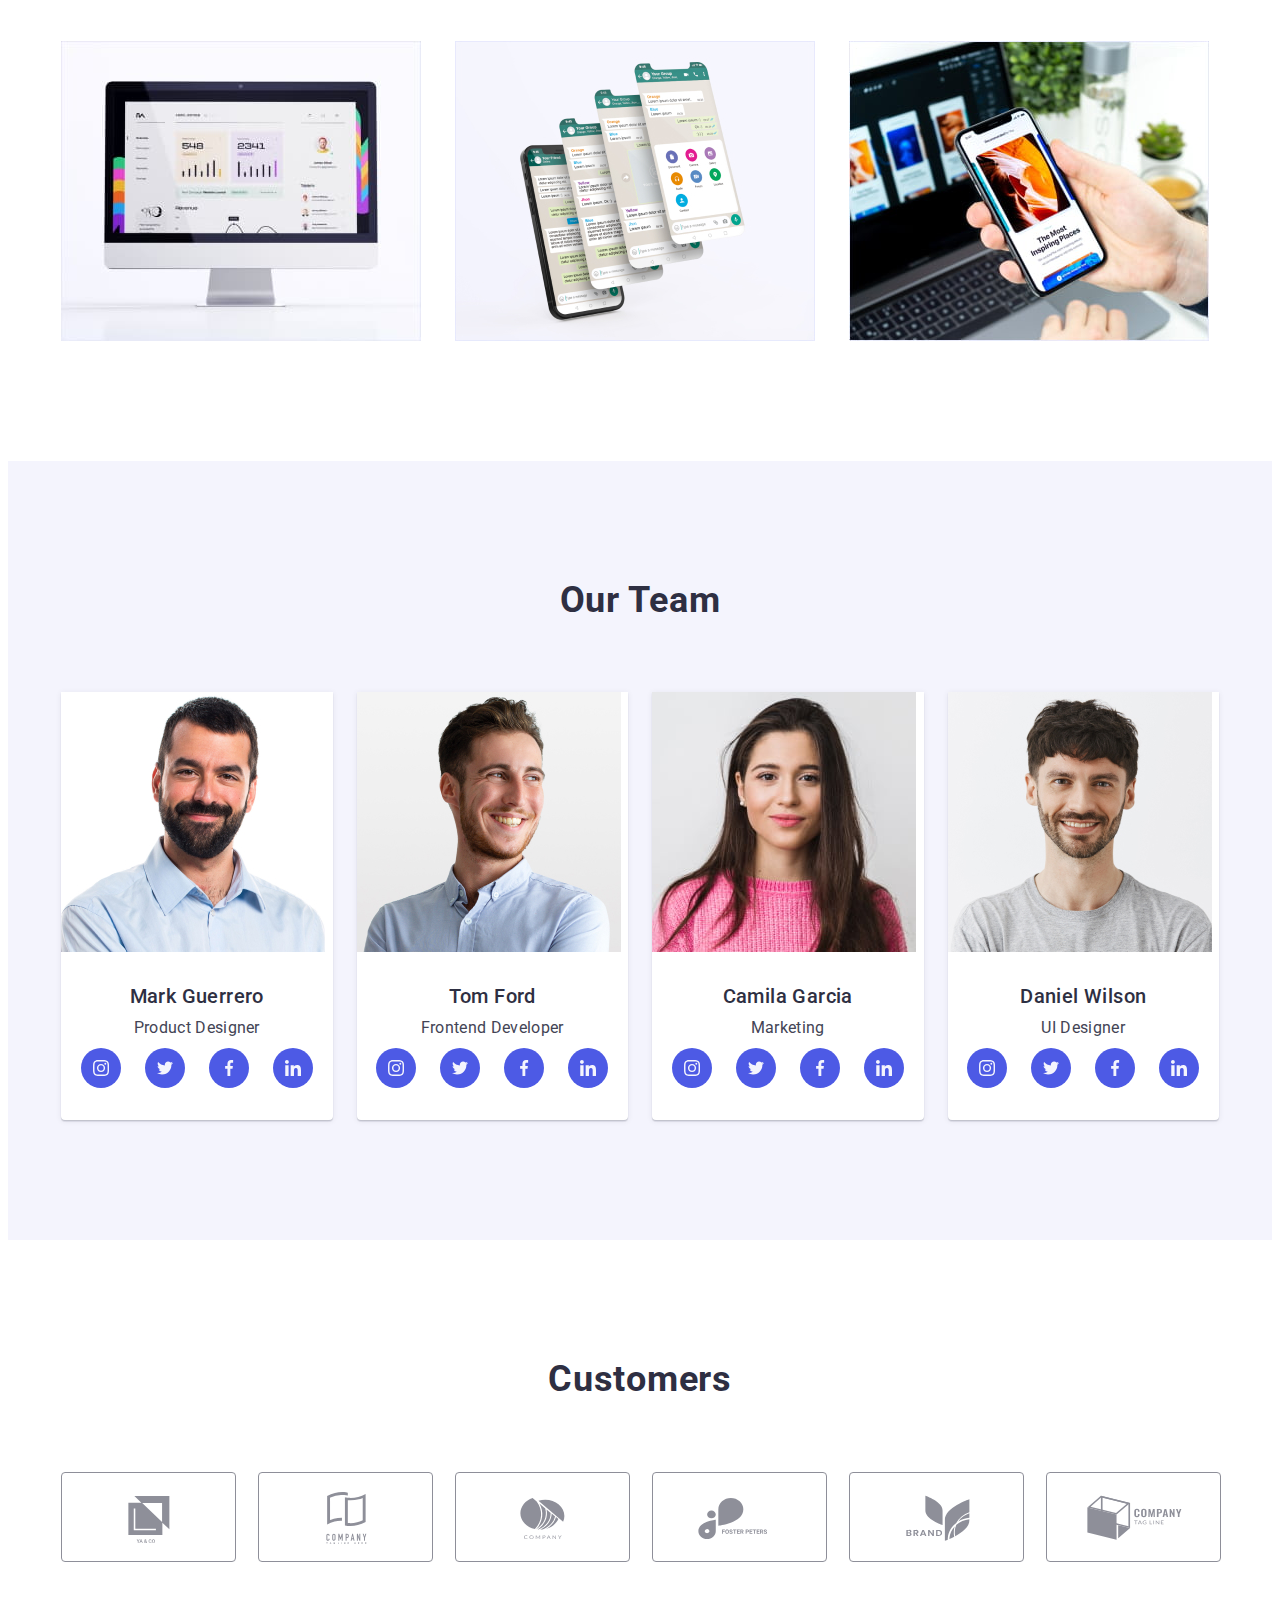
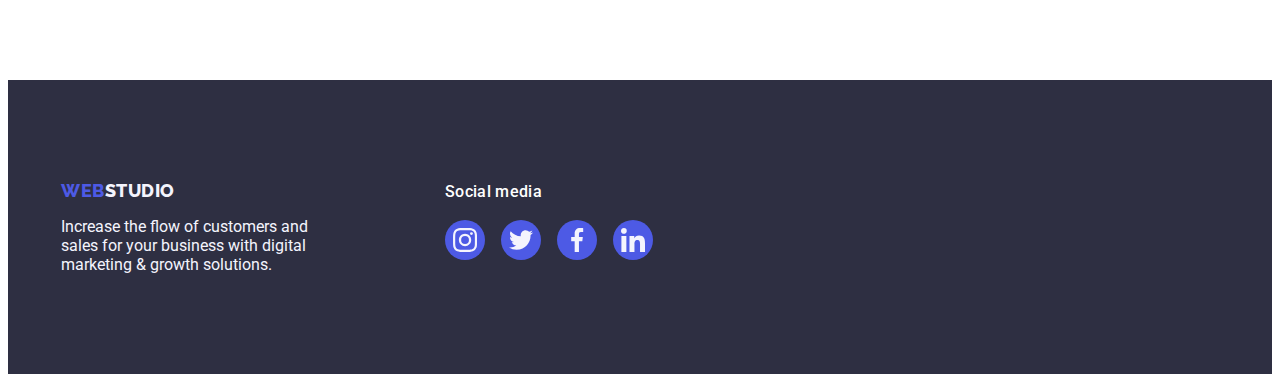
==== commit eef94ef8: "active" ====
--- a/index.html
+++ b/index.html
@@ -319,13 +319,16 @@
             </ul> 
           </div> 
         </div>
-    </footer>
-    <div class="backdrop is-hidden">
+       </footer>
+       <div class="backdrop is-hidden">
     <div class="modal">
-      <button data-modal-close class="modal-close-btn" type="button" width:="8" height="8"><use href="./images/icons.svg#icon-linkedin"></use>
-      </svg>
+      <button data-modal-close class="modal-close-btn" type="button">
+        <svg class="close" width="24" height="24"> 
+          <use href="./images/icons.close-black.svg"></use>
+        </svg>
+      </button>
       
-      <!--  <button data-modal-open  class="button">Order Service</button> -->
+
     </div>
   </div>
    
--- a/css/styles.css
+++ b/css/styles.css
@@ -65,10 +65,28 @@
     color: #404bbf;
     bottom: -1px;
     padding: 24px 0;
-    transition: color 250ms, cubic-bezier(0.4, 0, 0.2, 1);
-    
-}
-.menu::after {
+    transition: color 250ms cubic-bezier(0.4, 0, 0.2, 1)
+    }
+/**
+  |============================
+  | nav.active { 
+    position: relative
+    color: #404bbf
+    }
+    .nav.active:: after {
+    position: absolute
+    display: block
+    content: ' '
+    left: 0
+    bottom: -1px
+    width: 100%
+    height: 4px
+    border-radius: 2px
+    background-color: #404bbf
+    }
+  |============================
+*/
+.menu:active::after {
   content: "";
   position: absolute;
 left: 0;
@@ -80,12 +98,10 @@
   border-radius: 2px;
   /* transition: var(--curent-color); */
   /* margin-top: 24px; */
-  
-  
-   }
-   .menu.active::after {
-    background: #404BBF;
-   }
+     }
+   /* .menu.active::after { */
+    /* background: #404BBF; */
+   /* } */
 
  .link {
     text-decoration: none;
@@ -295,8 +311,7 @@
     min-width: 169px; 
     height: 56px;
     border: none; 
-    transition: color 250ms, cubic-bezier(0.4, 0, 0.2, 1);
-
+    transition: background-color 250ms cubic-bezier(0.4, 0, 0.2, 1);
 }
 .button:hover,
 .button:focus {
@@ -359,7 +374,7 @@
     height: 100%;
     justify-content: center;
     align-items: center;
-    transition: color 250ms, cubic-bezier(0.4, 0, 0.2, 1);
+    transition: border-color 250ms, cubic-bezier(0.4, 0, 0.2, 1);
     transition: transform 250ms, cubic-bezier(0.4, 0, 0.2, 1);
  }
  .customers-list-icon {
@@ -400,7 +415,7 @@
 .bottom .logo {
     display: inline-block;
     margin-bottom: 16px;
-    transition: color 250ms, cubic-bezier(0.4, 0, 0.2, 1);
+    transition: color 250ms cubic-bezier(0.4, 0, 0.2, 1);
     }
 footer .social-icons {
     display: flex;
@@ -414,23 +429,14 @@
 .btn {
     padding: 96px 0 120px;
    }
-.filter-btn:hover,
-.filter-btn:focus {
-    color: var(--WHITE);
-    background-color: var(--OCEAN);
-    border: 1px solid transparent;
-  
-} 
-    .btn-item{
-
-    }
+
 .list-btn{
     display: flex;
     justify-content: center;
     margin-bottom: 72px;
     gap: 24px;
 }
-.btn-item
+
 .filter-btn {
     font-weight: 500;
     font-size: 16px;
@@ -443,18 +449,44 @@
     border: 1px solid var(--CORNFLOWER);
     border-radius: 4px;
     padding: 12px 24px;
-    transition: color 250ms, cubic-bezier(0.4, 0, 0.2, 1);
-    transition: background-color 250ms, cubic-bezier(0.4, 0, 0.2, 1);
+    transition: color 250ms cubic-bezier(0.4, 0, 0.2, 1);
+    transition: background-color 250ms cubic-bezier(0.4, 0, 0.2, 1);
     transition: border-color 250ms, cubic-bezier(0.4, 0, 0.2, 1);
     transition: box-shadow 250ms, cubic-bezier(0.4, 0, 0.2, 1);
     transition: transform 250ms, cubic-bezier(0.4, 0, 0.2, 1);
 }
+.filter-btn:focus {
+    color: var(--WHITE);
+    background-color: var(--OCEAN);
+    border: 1px solid transparent;
+    
+  } 
+
+.active {
+    transition: transform 250ms, cubic-bezier(0.4, 0, 0.2, 1);
+}
+.active:active {
+    color: var(--OCEAN);
+    box-shadow: 0px 3px 1px rgba(0, 0, 0, 0.1), 0px 2px 1px rgba(0, 0, 0, 0.08), 0px 2px 2px rgba(0, 0, 0, 0.12);
+}
+.active:hover,
+.active:focus {
+    box-shadow: 0px 3px 1px rgba(0, 0, 0, 0.1), 0px 2px 1px rgba(0, 0, 0, 0.08), 0px 2px 2px rgba(0, 0, 0, 0.12);
+    }
+.portfolio-card {
+    display: flex;
+    flex-wrap: wrap;
+    row-gap: 48px;   
+    column-gap: 24px
+}
+
 .overlay {
     padding: 40px 32px;
    color: #F4F4FD;
    background-color: var(--IRIS);
    height: 100%;
-   transition: transform 250ms, cubic-bezier(0.4, 0, 0.2, 1);
+   transition: transform 250ms cubic-bezier(0.4, 0, 0.2, 1);
+   transition: box-shadow 250ms cubic-bezier(0.4, 0, 0.2, 1);
   font-size: 16px;
 line-height: 1.5;
 letter-spacing: 0.02em;
@@ -462,24 +494,10 @@
 top:0;
 left: 0;
 width: 100%;
-}
-.active {
-    transition: transform 250ms, cubic-bezier(0.4, 0, 0.2, 1);
-}
-.active:active {
-    color: var(--OCEAN);
-    box-shadow: 0px 3px 1px rgba(0, 0, 0, 0.1), 0px 2px 1px rgba(0, 0, 0, 0.08), 0px 2px 2px rgba(0, 0, 0, 0.12);
-}
-.active:hover,
-.active:focus {
-    box-shadow: 0px 3px 1px rgba(0, 0, 0, 0.1), 0px 2px 1px rgba(0, 0, 0, 0.08), 0px 2px 2px rgba(0, 0, 0, 0.12);
-    }
-.portfolio-card {
-    display: flex;
-    flex-wrap: wrap;
-    row-gap: 48px;   
-    column-gap: 24px
-}
+transform: translateY(100%);
+
+}
+
 .card-overlay{
     position: relative;
     overflow: hidden;
